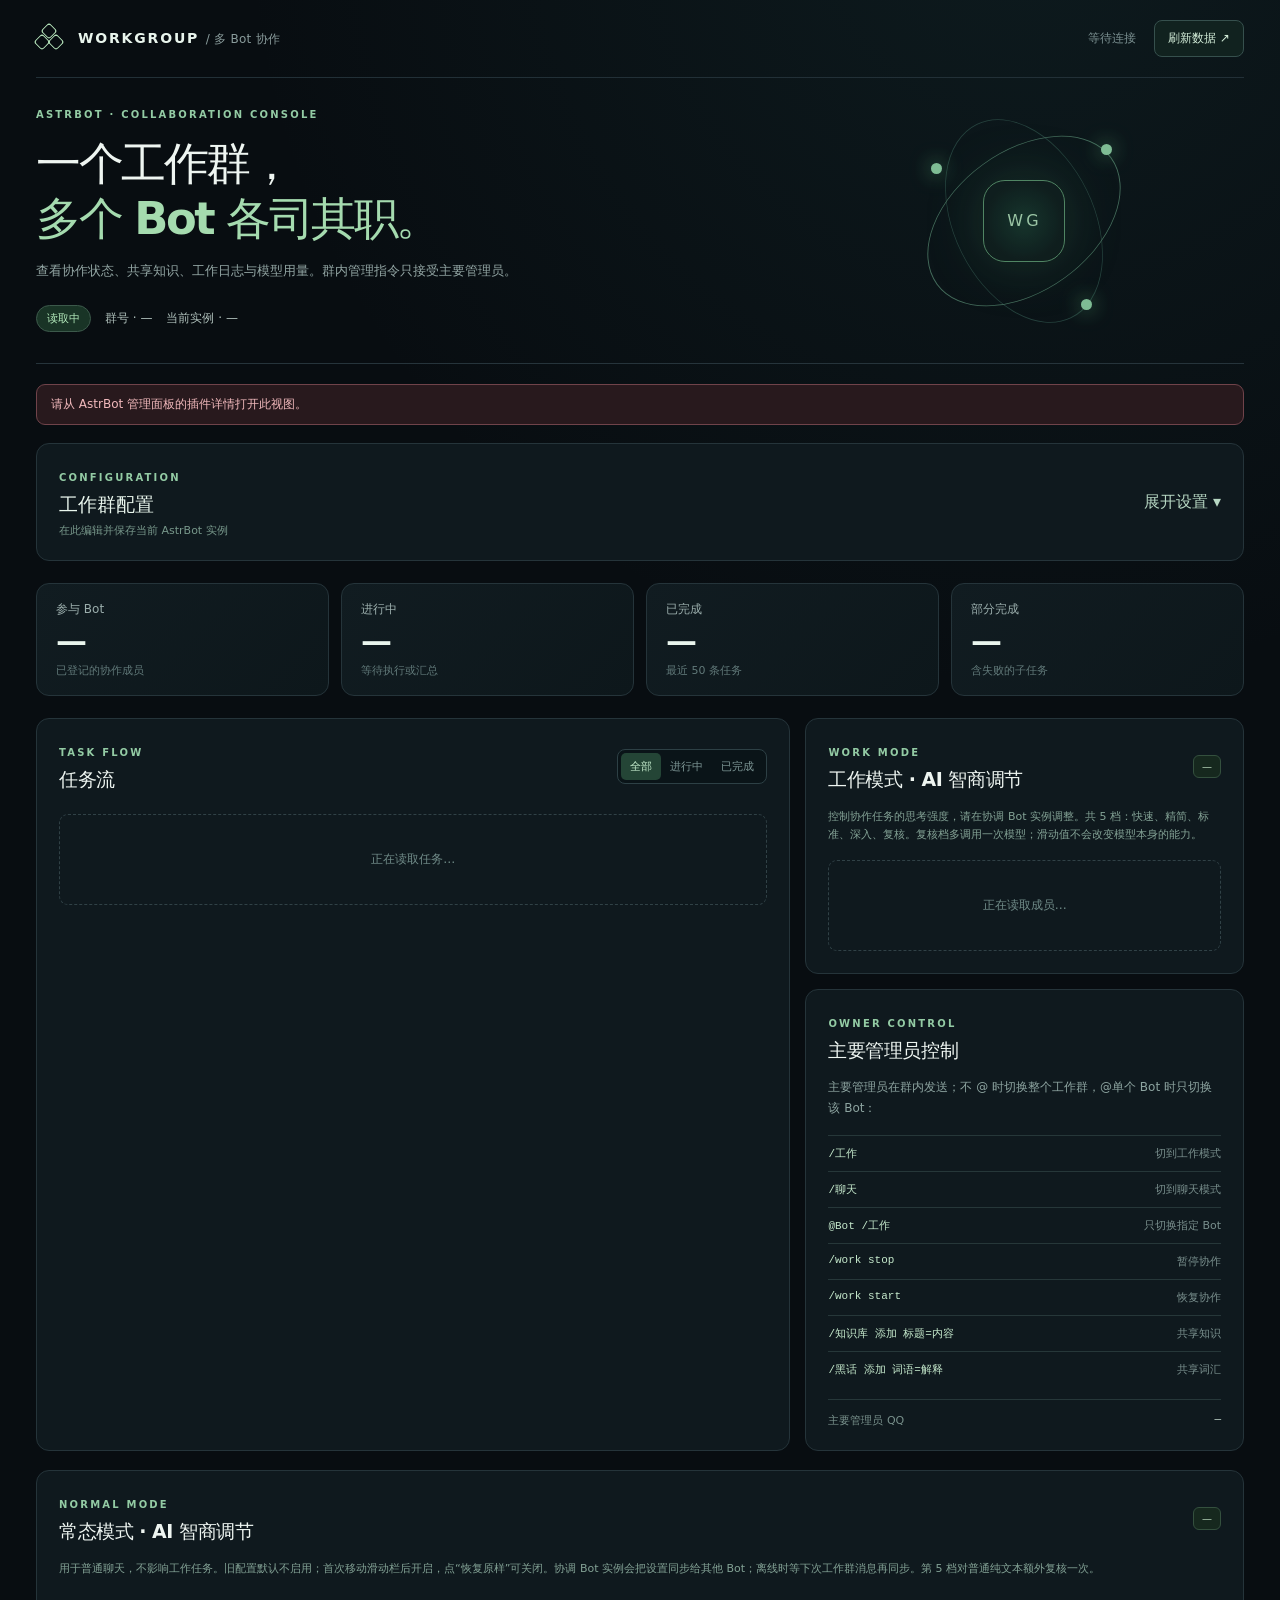
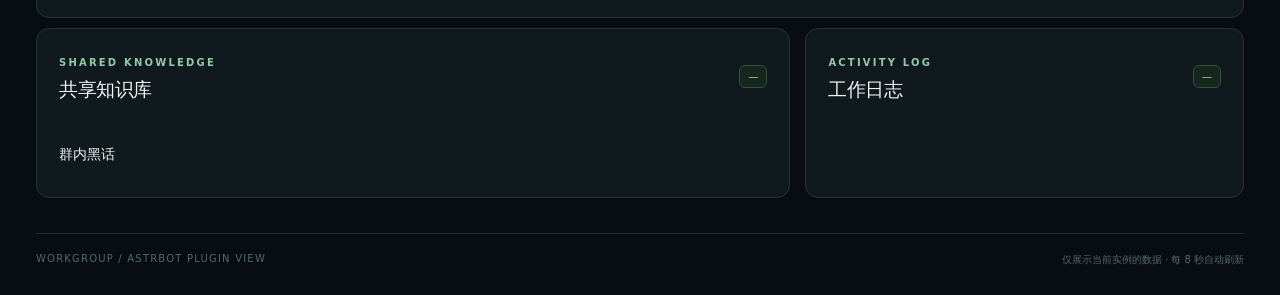
==== views/workgroup/index.html @ c7f45589 "添加工作群可视化面板" ====
<!doctype html>
<html lang="zh-CN">
<head>
  <meta charset="utf-8">
  <meta name="viewport" content="width=device-width, initial-scale=1">
  <meta name="color-scheme" content="dark">
  <title>工作群控制台</title>
  <link rel="stylesheet" href="./style.css">
  <script src="./app.js" defer></script>
</head>
<body>
  <div class="shell">
    <header class="topbar">
      <div class="brand"><span class="brand-mark" aria-hidden="true"><i></i><i></i><i></i></span><span>WORKGROUP <small>/ 多 Bot 协作</small></span></div>
      <div class="top-actions"><span id="updated" class="muted">等待连接</span><button id="refresh" type="button">刷新数据 <span aria-hidden="true">↗</span></button></div>
    </header>

    <main>
      <section class="hero">
        <div class="hero-copy">
          <div class="eyebrow">ASTRBOT · COLLABORATION CONSOLE</div>
          <h1>一个工作群，<br><em>多个 Bot 各司其职。</em></h1>
          <p>查看协作状态、共享知识、工作日志与模型用量。群内管理指令只接受主要管理员。</p>
          <div class="hero-meta"><span id="status-pill" class="pill">读取中</span><span id="group-meta">群号 · —</span><span id="self-meta">当前实例 · —</span></div>
        </div>
        <div class="orbit" aria-hidden="true"><span class="orbit-ring orbit-ring-a"></span><span class="orbit-ring orbit-ring-b"></span><span class="orbit-core">WG</span><span class="orbit-node node-a"></span><span class="orbit-node node-b"></span><span class="orbit-node node-c"></span></div>
      </section>

      <div id="notice" class="notice" role="status">正在连接 AstrBot 插件视图…</div>

      <details id="settings-panel" class="panel settings-panel">
        <summary><span><span class="eyebrow">CONFIGURATION</span><strong>工作群配置</strong><small>在此编辑并保存当前 AstrBot 实例</small></span><span>展开设置 ▾</span></summary>
        <form id="settings-form" autocomplete="off">
          <div class="settings-grid">
            <label>工作群 QQ 群号<input name="work_group_id" inputmode="numeric" placeholder="例如 123456789"></label>
            <label>主要管理员 QQ 号<input name="owner_qq_id" inputmode="numeric"></label>
            <label>协调 Bot QQ 号<input name="coordinator_bot_id" inputmode="numeric"></label>
            <label>允许加入的 Bot QQ 号<input name="bot_ids" placeholder="逗号分隔；留空则凭密钥加入"><small>仅自动发现模式使用。</small></label>
            <label>共享密钥<input name="protocol_secret" type="password" autocomplete="new-password" placeholder="至少 16 个字符"><small id="secret-state">留空保持已有密钥；多个实例须填写相同密钥。</small></label>
            <label>回复范围<select name="proactive_mode"><option value="off">关闭主动回复</option><option value="mention_only">仅被唤醒</option><option value="relevant">识别工作任务</option><option value="always">所有消息</option></select></label>
            <label>内部消息通道<select name="transport_mode"><option value="local">本机后台（群内隐藏）</option><option value="auto">自动兼容旧版</option><option value="group">群消息（可见）</option></select><small>三个同机实例都选“本机后台”。</small></label>
            <label>后台共享目录<input name="local_channel_dir" placeholder="留空自动使用 AstrBot Launcher 共用目录"><small>跨设备或非 Launcher 安装时，请在各实例填写同一个可访问目录。</small></label>
            <label>子任务超时（秒）<input name="task_timeout_sec" type="number" min="20" max="900" step="1"></label>
            <label>最多尝试次数<input name="max_attempts" type="number" min="1" max="5" step="1"></label>
            <label class="settings-wide">Bot 能力表 JSON<textarea name="bot_roster" rows="6" spellcheck="false" placeholder="{}"></textarea><small>填 {} 自动发现并参考公开榜单；手动填写时请在所有实例使用相同内容。</small></label>
            <label class="settings-wide">任务记录路径<input name="task_store" placeholder="留空使用 AstrBot 默认路径"><small>修改路径后需重载当前插件才能切换存储位置。</small></label>
            <label class="check"><input name="discussion_enabled" type="checkbox">任务开始前让 Bot 讨论分工</label>
            <label class="check"><input name="share_task_knowledge" type="checkbox">自动共享已完成的任务结论</label>
          </div>
          <div class="settings-actions"><span id="settings-feedback" role="status">每个 AstrBot 实例分别保存一次。</span><button id="save-settings" type="submit">保存并应用</button></div>
        </form>
      </details>

      <section class="stats" aria-label="任务统计">
        <article class="stat"><span>参与 Bot</span><strong id="bot-count">—</strong><small>已登记的协作成员</small></article>
        <article class="stat"><span>进行中</span><strong id="running-count">—</strong><small>等待执行或汇总</small></article>
        <article class="stat"><span>已完成</span><strong id="done-count">—</strong><small>最近 50 条任务</small></article>
        <article class="stat"><span>部分完成</span><strong id="partial-count">—</strong><small>含失败的子任务</small></article>
      </section>

      <div class="grid">
        <section class="panel task-panel">
          <div class="section-head"><div><span class="eyebrow">TASK FLOW</span><h2>任务流</h2></div><div class="filters" role="group" aria-label="筛选任务"><button type="button" data-filter="all" class="active">全部</button><button type="button" data-filter="running">进行中</button><button type="button" data-filter="done">已完成</button></div></div>
          <div id="tasks" class="task-list"><div class="empty">正在读取任务…</div></div>
        </section>
        <aside class="side">
          <section class="panel roster-panel"><div class="section-head"><div><span class="eyebrow">WORK MODE</span><h2>工作模式 · AI 智商调节</h2></div><span id="mode" class="minor-tag">—</span></div><p class="roster-note">控制协作任务的思考强度，请在协调 Bot 实例调整。共 5 档：快速、精简、标准、深入、复核。复核档多调用一次模型；滑动值不会改变模型本身的能力。</p><div id="bots" class="bot-list"><div class="empty">正在读取成员…</div></div></section>
          <section class="panel control-panel"><span class="eyebrow">OWNER CONTROL</span><h2>主要管理员控制</h2><p>主要管理员在群内发送；不 @ 时切换整个工作群，@单个 Bot 时只切换该 Bot：</p><div class="command"><code>/工作</code><span>切到工作模式</span></div><div class="command"><code>/聊天</code><span>切到聊天模式</span></div><div class="command"><code>@Bot /工作</code><span>只切换指定 Bot</span></div><div class="command"><code>/work stop</code><span>暂停协作</span></div><div class="command"><code>/work start</code><span>恢复协作</span></div><div class="command"><code>/知识库 添加 标题=内容</code><span>共享知识</span></div><div class="command"><code>/黑话 添加 词语=解释</code><span>共享词汇</span></div><div class="owner">主要管理员 QQ <strong id="owner-id">—</strong></div></section>
        </aside>
      </div>
      <section class="panel normal-panel"><div class="section-head"><div><span class="eyebrow">NORMAL MODE</span><h2>常态模式 · AI 智商调节</h2></div><span id="normal-review-count" class="minor-tag">—</span></div><p class="roster-note">用于普通聊天，不影响工作任务。旧配置默认不启用；首次移动滑动栏后开启，点“恢复原样”可关闭。协调 Bot 实例会把设置同步给其他 Bot；离线时等下次工作群消息再同步。第 5 档对普通纯文本额外复核一次。</p><div id="normal-bots" class="normal-bot-grid"></div></section>
      <div class="grid details-grid">
        <section class="panel"><div class="section-head"><div><span class="eyebrow">SHARED KNOWLEDGE</span><h2>共享知识库</h2></div><span id="knowledge-count" class="minor-tag">—</span></div><div id="knowledge" class="detail-list"></div><h3 class="subheading">群内黑话</h3><div id="glossary" class="detail-list"></div></section>
        <section class="panel"><div class="section-head"><div><span class="eyebrow">ACTIVITY LOG</span><h2>工作日志</h2></div><span id="log-count" class="minor-tag">—</span></div><div id="logs" class="detail-list"></div><p id="source-note" class="source-note"></p></section>
      </div>
    </main>
    <footer>WORKGROUP / ASTRBOT PLUGIN VIEW <span>仅展示当前实例的数据 · 每 8 秒自动刷新</span></footer>
  </div>
</body>
</html>
---- views/workgroup/style.css ----
:root{font-family:Inter,"Noto Sans SC","Microsoft YaHei",system-ui,sans-serif;color:#eef5f1;background:#080d11;font-synthesis:none}*{box-sizing:border-box}body{margin:0;min-width:320px;background:radial-gradient(circle at 80% -5%,rgba(43,103,104,.15),transparent 35%),#080d11}button{font:inherit;cursor:pointer}button:focus-visible{outline:2px solid #9cdbad;outline-offset:3px}.shell{max-width:1540px;margin:auto;padding:0 36px}.topbar{height:78px;display:flex;align-items:center;justify-content:space-between;border-bottom:1px solid #223037}.brand{display:flex;align-items:center;gap:14px;color:#e9f5ed;font-size:14px;font-weight:750;letter-spacing:.13em}.brand small{font-size:12px;font-weight:500;letter-spacing:.02em;color:#899b9b}.brand-mark{position:relative;width:28px;height:27px;display:block}.brand-mark i{position:absolute;width:12px;height:12px;border:1.7px solid #c0f1c5;border-radius:3px;transform:rotate(45deg)}.brand-mark i:nth-child(1){left:7px;top:0}.brand-mark i:nth-child(2){left:0;top:11px}.brand-mark i:nth-child(3){left:14px;top:11px}.top-actions{display:flex;align-items:center;gap:18px}.muted{color:#7b9091;font-size:12px}.top-actions button{border:1px solid #36504d;background:#11221f;color:#d5efda;border-radius:8px;padding:9px 13px;font-size:12px}.top-actions button:hover{background:#19352d}.hero{position:relative;min-height:286px;display:flex;align-items:center;justify-content:space-between;overflow:hidden;border-bottom:1px solid #26343b}.hero:before{content:"";position:absolute;inset:0;background:linear-gradient(90deg,transparent 57%,rgba(111,186,135,.035) 57.1%,transparent 57.2%);background-size:42px 42px;pointer-events:none}.hero-copy{position:relative;z-index:1;padding:30px 0}.eyebrow{color:#93cba4;font-size:10px;font-weight:750;letter-spacing:.22em}.hero h1{font-size:clamp(27px,3.5vw,46px);line-height:1.22;letter-spacing:-.055em;margin:17px 0 13px}.hero h1 em{font-style:normal;color:#a5dbaf}.hero p{max-width:580px;color:#92a5a3;line-height:1.75;font-size:13px}.hero-meta{display:flex;gap:14px;flex-wrap:wrap;align-items:center;margin-top:22px;color:#afc0bb;font-size:12px}.pill{border:1px solid #3c594b;background:#193426;color:#b4ebbc;border-radius:99px;padding:5px 10px;font-size:11px}.pill.paused{background:#3b2a1a;border-color:#7f5a31;color:#edc18d}.pill.off{background:#2a3035;border-color:#465057;color:#aeb8bf}.orbit{position:relative;width:270px;height:270px;flex:none;margin-right:7%;opacity:.84}.orbit-ring{position:absolute;border:1px solid #2b4b45;border-radius:50%;inset:27px;transform:rotate(-26deg) scaleX(.65)}.orbit-ring-b{border-color:#507e69;transform:rotate(54deg) scaleX(.65)}.orbit-core{position:absolute;inset:94px;border:1px solid #5e9b72;border-radius:22px;display:grid;place-items:center;color:#b6e6bf;letter-spacing:.2em;background:radial-gradient(circle,#193c31,#10201f 70%);box-shadow:0 0 55px #4dac7242}.orbit-node{position:absolute;width:11px;height:11px;border-radius:50%;background:#95dcac;box-shadow:0 0 20px #65be80}.node-a{left:42px;top:77px}.node-b{right:47px;top:58px}.node-c{right:67px;bottom:46px}.notice{margin:20px 0 0;padding:11px 14px;border:1px solid #354844;border-radius:9px;background:#10201e;color:#b8d0c4;font-size:12px}.notice.error{border-color:#70434a;background:#28191d;color:#f1b9bc}.notice.ok{display:none}.stats{display:grid;grid-template-columns:repeat(4,1fr);gap:12px;margin:22px 0}.stat{min-height:110px;border:1px solid #25343a;background:linear-gradient(135deg,#111c21,#0d171b);border-radius:13px;padding:17px 19px;display:flex;flex-direction:column}.stat span{color:#9cafad;font-size:12px}.stat strong{font-size:31px;font-weight:650;line-height:1.45;color:#e9f5ed}.stat small{color:#617979;font-size:11px}.grid{display:grid;grid-template-columns:minmax(0,1.72fr) minmax(280px,1fr);gap:15px;margin-bottom:35px}.side{display:grid;gap:15px;align-content:start}.panel{border:1px solid #25343a;background:#0f191e;border-radius:13px;padding:22px}.section-head{display:flex;align-items:center;justify-content:space-between;gap:15px;margin-bottom:21px}.section-head h2,.control-panel h2{font-size:19px;font-weight:650;letter-spacing:-.025em;margin:7px 0 0}.filters{display:flex;border:1px solid #2d4045;background:#0a1418;border-radius:8px;padding:3px}.filters button{background:transparent;border:0;color:#7d9695;font-size:11px;padding:6px 9px;border-radius:5px}.filters button.active{background:#244536;color:#c3eacb}.task-list{display:grid;gap:11px}.task{border:1px solid #26383c;border-radius:10px;padding:17px 18px;background:#101d21}.task-top{display:flex;align-items:flex-start;justify-content:space-between;gap:12px}.task-id{font-size:10px;color:#72aa8c;font-family:ui-monospace,Consolas,monospace;letter-spacing:.04em}.task h3{font-size:15px;line-height:1.5;font-weight:600;margin:7px 0 11px}.task-time{font-size:11px;color:#607878}.status{border-radius:99px;padding:4px 8px;font-size:10px;white-space:nowrap;background:#263d34;color:#a9dcbc}.status.partial{background:#463422;color:#f0c18b}.status.running{background:#203e45;color:#92cddb}.steps{display:grid;gap:8px}.step{display:flex;align-items:flex-start;gap:9px;border-top:1px solid #223238;padding-top:8px;color:#98b1ac;font-size:12px;line-height:1.5}.step-dot{width:7px;height:7px;border-radius:50%;background:#78b888;margin-top:5px;flex:none}.step-dot.running{background:#69bfd1}.step-dot.failed{background:#dfa46e}.step-result{display:block;color:#6f8884;font-size:11px;margin-top:4px;white-space:pre-wrap}.empty{border:1px dashed #304146;border-radius:9px;padding:36px 12px;text-align:center;color:#718c89;font-size:12px}.minor-tag{color:#b2d0b5;border:1px solid #34503e;background:#16281e;border-radius:6px;padding:5px 8px;font-size:10px}.bot-list{display:grid;gap:10px}.bot{padding:14px;border:1px solid #293c3c;background:#111f21;border-radius:9px}.bot-head{display:flex;justify-content:space-between;align-items:center;gap:8px}.bot-name{font-size:13px;font-weight:650}.bot-id{font-family:ui-monospace,Consolas,monospace;color:#738f89;font-size:10px}.bot-role{font-size:10px;color:#a5d9b3}.skills{display:flex;gap:5px;flex-wrap:wrap;margin-top:10px}.skill{font-size:10px;border:1px solid #345248;background:#1a3328;color:#b7d9bd;border-radius:5px;padding:3px 6px}.skill.weak{border-color:#4a3b35;background:#30231f;color:#c2a79b}.control-panel p{font-size:12px;line-height:1.7;color:#8da4a0;margin:13px 0 17px}.command{display:flex;justify-content:space-between;gap:8px;border-top:1px solid #263739;padding:10px 0;color:#798f8d;font-size:11px}.command code{font-family:ui-monospace,Consolas,monospace;color:#c5e9cc;font-size:11px}.owner{margin-top:12px;padding-top:13px;border-top:1px solid #263739;color:#79918c;font-size:11px}.owner strong{float:right;color:#c6dad0;font-family:ui-monospace,Consolas,monospace;font-weight:500}footer{border-top:1px solid #1f3034;padding:19px 0 28px;display:flex;justify-content:space-between;gap:10px;color:#52696b;font-size:10px;letter-spacing:.12em}footer span{letter-spacing:0}@media(max-width:900px){.grid{grid-template-columns:1fr}.orbit{margin-right:-70px;opacity:.4}.stats{grid-template-columns:repeat(2,1fr)}}@media(max-width:600px){.shell{padding:0 17px}.topbar{height:67px}.brand small,.top-actions .muted{display:none}.hero{min-height:265px}.orbit{position:absolute;right:-92px;top:18px}.hero h1{font-size:30px}.hero p{max-width:90%}.stats{gap:8px}.stat{min-height:100px;padding:13px}.panel{padding:17px}.section-head{align-items:flex-start;flex-direction:column}.filters{width:100%;justify-content:space-around}footer span{display:none}}
.details-grid{margin-top:-18px}.detail-list{display:grid;gap:8px;max-height:440px;overflow:auto}.detail-item,.log-item,.glossary-item{padding:10px 12px;border:1px solid #273a3d;border-radius:8px;background:#101e21;color:#a9c4ba;font-size:12px;line-height:1.6}.detail-item strong{display:block;color:#e5f2ea}.detail-item p{margin:5px 0;white-space:pre-wrap;overflow-wrap:anywhere}.detail-item small{color:#6e9186}.log-item{font-family:ui-monospace,Consolas,monospace;overflow-wrap:anywhere}.subheading{font-size:14px;margin:22px 0 11px}.source-note,.bot-extra{color:#78968f;font-size:11px;line-height:1.55;margin-top:7px;overflow-wrap:anywhere}
.settings-panel{margin-top:18px}.settings-panel summary{display:flex;align-items:center;justify-content:space-between;gap:16px;cursor:pointer;list-style:none;color:#b7d7c3}.settings-panel summary::-webkit-details-marker{display:none}.settings-panel summary strong{display:block;color:#eaf7ee;font-size:19px;margin-top:7px}.settings-panel summary small{display:block;color:#78988b;font-size:11px;margin-top:5px}.settings-grid{display:grid;grid-template-columns:repeat(2,minmax(0,1fr));gap:16px 20px;margin-top:22px;padding-top:20px;border-top:1px solid #294039}.settings-grid label{display:flex;flex-direction:column;gap:7px;color:#bdd4c8;font-size:12px}.settings-grid label small{color:#7e9a8d;line-height:1.4}.settings-grid input,.settings-grid textarea,.settings-grid select{width:100%;min-height:39px;border:1px solid #3a5548;border-radius:7px;background:#0b1718;color:#ecf6ef;padding:9px 10px;font:inherit;font-size:12px}.settings-grid textarea{resize:vertical;min-height:130px;font-family:ui-monospace,Consolas,monospace}.settings-grid input:focus,.settings-grid textarea:focus,.settings-grid select:focus{outline:2px solid #70b88a;outline-offset:1px}.settings-wide{grid-column:1/-1}.settings-grid .check{flex-direction:row;align-items:center;gap:9px}.settings-grid .check input{width:16px;min-height:16px;height:16px;accent-color:#7fcc94}.settings-actions{display:flex;justify-content:space-between;align-items:center;gap:16px;margin-top:22px;color:#91aa9b;font-size:12px}.settings-actions button{border:1px solid #5b9e72;background:#205936;color:#eaf9eb;border-radius:8px;padding:10px 18px;font-weight:650}.settings-actions button:disabled{opacity:.5;cursor:wait}@media(max-width:700px){.settings-grid{grid-template-columns:1fr}.settings-actions{align-items:stretch;flex-direction:column}.settings-actions button{width:100%}}
.roster-note{margin:-6px 0 17px;color:#83a295;font-size:11px;line-height:1.6}.effort-control{margin-top:13px;padding-top:12px;border-top:1px solid #2d433c}.effort-heading{display:flex;align-items:center;justify-content:space-between;gap:8px;color:#bbd5c2;font-size:11px}.effort-heading output{color:#a8e4b6;font-family:ui-monospace,Consolas,monospace}.effort-slider{display:block;width:100%;margin:12px 0 5px;accent-color:#8bd6a0;cursor:pointer}.effort-feedback{color:#78998a;font-size:10px}
.normal-panel{margin-top:-16px;margin-bottom:28px}.normal-bot-grid{display:grid;grid-template-columns:repeat(auto-fit,minmax(240px,1fr));gap:11px}.normal-bot-grid .bot{min-height:150px}.effort-reset{margin-top:7px;border:1px solid #496258;background:#172922;color:#aed4bb;border-radius:6px;padding:5px 9px;font-size:10px}.effort-reset:hover{background:#224333}@media(max-width:700px){.normal-panel{margin-top:0}}
.effort-marks{display:flex;justify-content:space-between;gap:2px;color:#68897a;font-size:9px;margin-bottom:7px}.effort-marks span{white-space:nowrap}
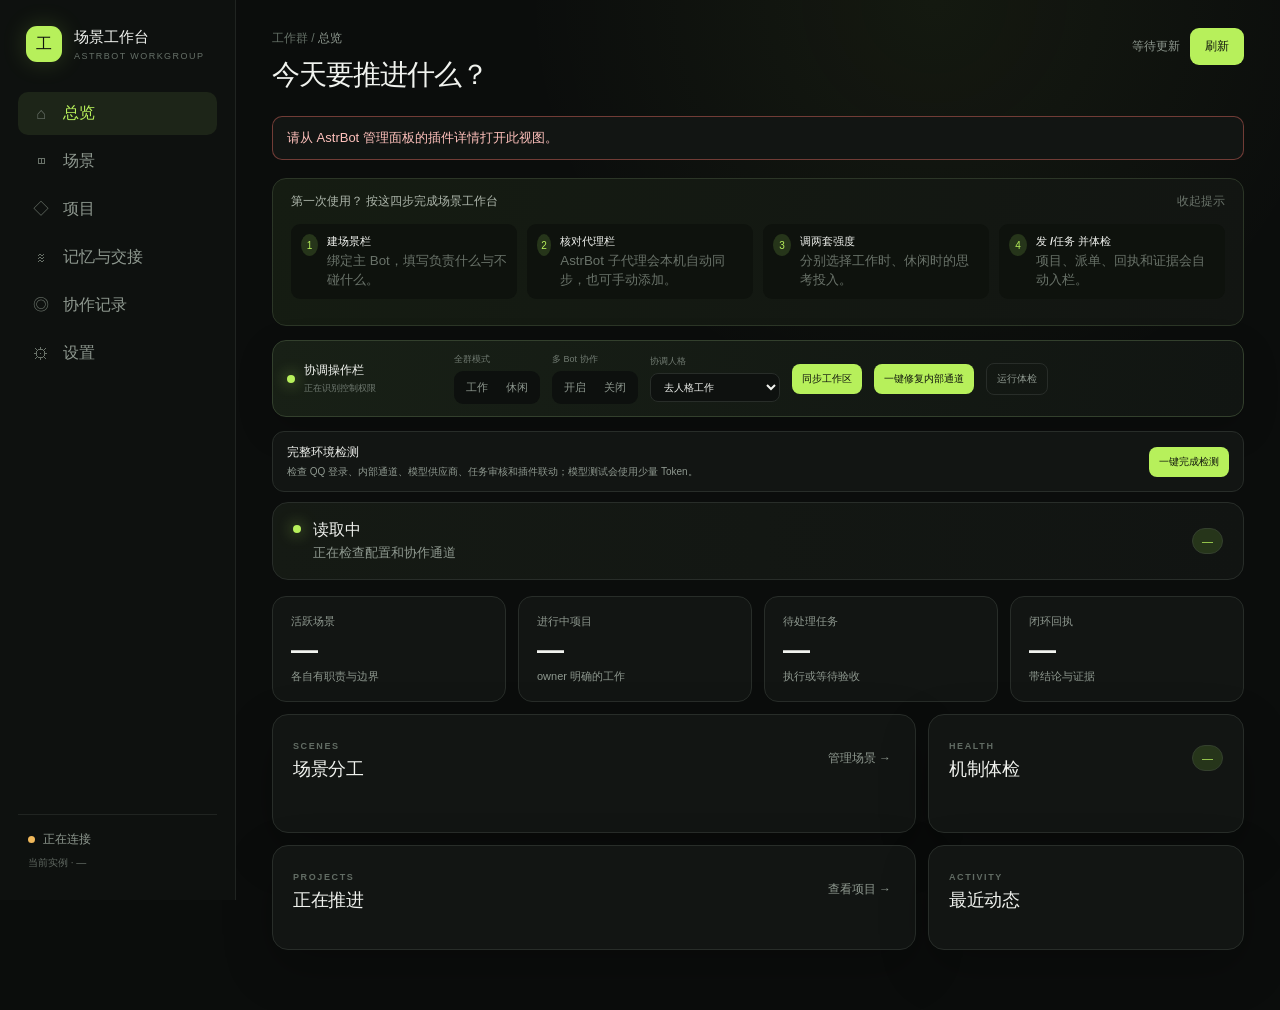
==== commit 09453099: "release: multi-bot workbench v1.2.1" ====
--- a/views/workgroup/index.html
+++ b/views/workgroup/index.html
@@ -4,77 +4,75 @@
   <meta charset="utf-8">
   <meta name="viewport" content="width=device-width, initial-scale=1">
   <meta name="color-scheme" content="dark">
-  <title>工作群控制台</title>
+  <title>场景工作台</title>
   <link rel="stylesheet" href="./style.css">
   <script src="./app.js" defer></script>
 </head>
 <body>
-  <div class="shell">
-    <header class="topbar">
-      <div class="brand"><span class="brand-mark" aria-hidden="true"><i></i><i></i><i></i></span><span>WORKGROUP <small>/ 多 Bot 协作</small></span></div>
-      <div class="top-actions"><span id="updated" class="muted">等待连接</span><button id="refresh" type="button">刷新数据 <span aria-hidden="true">↗</span></button></div>
-    </header>
+  <div class="app-shell">
+    <aside class="sidebar">
+      <div class="brand"><span class="brand-glyph">工</span><div><strong>场景工作台</strong><small>ASTRBOT WORKGROUP</small></div></div>
+      <nav aria-label="工作台导航">
+        <button class="nav-item active" data-view="overview"><span>⌂</span>总览</button>
+        <button class="nav-item" data-view="scenes"><span>◫</span>场景</button>
+        <button class="nav-item" data-view="projects"><span>◇</span>项目</button>
+        <button class="nav-item" data-view="memory"><span>≋</span>记忆与交接</button>
+        <button class="nav-item" data-view="collaboration"><span>◎</span>协作记录</button>
+        <button class="nav-item" data-view="settings"><span>⚙</span>设置</button>
+      </nav>
+      <div class="sidebar-foot"><div><span id="connection-dot" class="dot"></span><span id="connection-text">正在连接</span></div><small id="instance-label">当前实例 · —</small></div>
+    </aside>
+    <main class="main">
+      <header class="topbar">
+        <div><span class="crumb">工作群 / <b id="view-title">总览</b></span><h1 id="page-title">今天要推进什么？</h1></div>
+        <div class="top-actions"><span id="updated">等待更新</span><button id="refresh">刷新</button></div>
+      </header>
+      <div id="notice" class="notice">正在读取工作台…</div>
 
-    <main>
-      <section class="hero">
-        <div class="hero-copy">
-          <div class="eyebrow">ASTRBOT · COLLABORATION CONSOLE</div>
-          <h1>一个工作群，<br><em>多个 Bot 各司其职。</em></h1>
-          <p>查看协作状态、共享知识、工作日志与模型用量。群内管理指令只接受主要管理员。</p>
-          <div class="hero-meta"><span id="status-pill" class="pill">读取中</span><span id="group-meta">群号 · —</span><span id="self-meta">当前实例 · —</span></div>
+      <section class="view active" data-page="overview">
+        <details class="usage-guide" open><summary><span><b>第一次使用？</b> 按这四步完成场景工作台</span><span>收起提示</span></summary><div class="guide-steps"><div><i>1</i><span><b>建场景栏</b><small>绑定主 Bot，填写负责什么与不碰什么。</small></span></div><div><i>2</i><span><b>核对代理栏</b><small>AstrBot 子代理会本机自动同步，也可手动添加。</small></span></div><div><i>3</i><span><b>调两套强度</b><small>分别选择工作时、休闲时的思考投入。</small></span></div><div><i>4</i><span><b>发 /任务 并体检</b><small>项目、派单、回执和证据会自动入栏。</small></span></div></div><div id="integration-status" class="integration-status"></div></details>
+        <section class="control-dock"><div class="control-title"><span class="pulse"></span><div><b>协调操作栏</b><small id="control-role-note">正在识别控制权限</small></div></div><div class="control-group"><span>全群模式</span><div class="segmented"><button id="control-mode-work">工作</button><button id="control-mode-chat">休闲</button></div></div><div class="control-group"><span>多 Bot 协作</span><div class="segmented"><button id="control-collab-on">开启</button><button id="control-collab-off">关闭</button></div></div><div class="control-group"><span>协调人格</span><select id="control-persona"><option value="clean">去人格工作</option><option value="preserve">保留人格工作</option></select></div><button id="control-sync" class="dock-button">同步工作区</button><button id="channel-repair" class="dock-button">一键修复内部通道</button><button id="health-run" class="dock-button ghost">运行体检</button></section>
+        <section class="diagnostic-panel"><div><b>完整环境检测</b><small>检查 QQ 登录、内部通道、模型供应商、任务审核和插件联动；模型测试会使用少量 Token。</small></div><button id="diagnostics-run" class="dock-button">一键完成检测</button></section><div id="diagnostic-results" class="diagnostic-results"></div>
+        <div class="status-strip"><div><span class="pulse"></span><strong id="system-status">读取中</strong><small id="system-detail">正在检查配置和协作通道</small></div><div class="mode-chip" id="mode-chip">—</div></div>
+        <div class="metric-grid">
+          <article><span>活跃场景</span><strong id="metric-scenes">—</strong><small>各自有职责与边界</small></article>
+          <article><span>进行中项目</span><strong id="metric-projects">—</strong><small>owner 明确的工作</small></article>
+          <article><span>待处理任务</span><strong id="metric-running">—</strong><small>执行或等待验收</small></article>
+          <article><span>闭环回执</span><strong id="metric-receipts">—</strong><small>带结论与证据</small></article>
         </div>
-        <div class="orbit" aria-hidden="true"><span class="orbit-ring orbit-ring-a"></span><span class="orbit-ring orbit-ring-b"></span><span class="orbit-core">WG</span><span class="orbit-node node-a"></span><span class="orbit-node node-b"></span><span class="orbit-node node-c"></span></div>
+        <div class="dashboard-grid">
+          <section class="card span-2"><div class="card-head"><div><span class="kicker">SCENES</span><h2>场景分工</h2></div><button class="text-button" data-go="scenes">管理场景 →</button></div><div id="scene-preview" class="scene-grid"></div></section>
+          <section class="card health-card"><div class="card-head"><div><span class="kicker">HEALTH</span><h2>机制体检</h2></div><span id="health-badge" class="badge">—</span></div><div id="health-summary" class="health-summary"></div><div id="health-issues" class="issue-list"></div></section>
+          <section class="card span-2"><div class="card-head"><div><span class="kicker">PROJECTS</span><h2>正在推进</h2></div><button class="text-button" data-go="projects">查看项目 →</button></div><div id="project-preview" class="project-list"></div></section>
+          <section class="card"><div class="card-head"><div><span class="kicker">ACTIVITY</span><h2>最近动态</h2></div></div><div id="audit-preview" class="timeline"></div></section>
+        </div>
       </section>
 
-      <div id="notice" class="notice" role="status">正在连接 AstrBot 插件视图…</div>
+      <section class="view" data-page="scenes"><div class="page-actions"><p>一个 Bot 对应一个工作场景。职责、边界和口吻都在这里维护。</p><button id="new-scene">＋ 新建场景</button></div><div id="scene-list" class="scene-grid full"></div></section>
 
-      <details id="settings-panel" class="panel settings-panel">
-        <summary><span><span class="eyebrow">CONFIGURATION</span><strong>工作群配置</strong><small>在此编辑并保存当前 AstrBot 实例</small></span><span>展开设置 ▾</span></summary>
-        <form id="settings-form" autocomplete="off">
-          <div class="settings-grid">
-            <label>工作群 QQ 群号<input name="work_group_id" inputmode="numeric" placeholder="例如 123456789"></label>
-            <label>主要管理员 QQ 号<input name="owner_qq_id" inputmode="numeric"></label>
-            <label>协调 Bot QQ 号<input name="coordinator_bot_id" inputmode="numeric"></label>
-            <label>允许加入的 Bot QQ 号<input name="bot_ids" placeholder="逗号分隔；留空则凭密钥加入"><small>仅自动发现模式使用。</small></label>
-            <label>共享密钥<input name="protocol_secret" type="password" autocomplete="new-password" placeholder="至少 16 个字符"><small id="secret-state">留空保持已有密钥；多个实例须填写相同密钥。</small></label>
-            <label>回复范围<select name="proactive_mode"><option value="off">关闭主动回复</option><option value="mention_only">仅被唤醒</option><option value="relevant">识别工作任务</option><option value="always">所有消息</option></select></label>
-            <label>内部消息通道<select name="transport_mode"><option value="local">本机后台（群内隐藏）</option><option value="auto">自动兼容旧版</option><option value="group">群消息（可见）</option></select><small>三个同机实例都选“本机后台”。</small></label>
-            <label>后台共享目录<input name="local_channel_dir" placeholder="留空自动使用 AstrBot Launcher 共用目录"><small>跨设备或非 Launcher 安装时，请在各实例填写同一个可访问目录。</small></label>
-            <label>子任务超时（秒）<input name="task_timeout_sec" type="number" min="20" max="900" step="1"></label>
-            <label>最多尝试次数<input name="max_attempts" type="number" min="1" max="5" step="1"></label>
-            <label class="settings-wide">Bot 能力表 JSON<textarea name="bot_roster" rows="6" spellcheck="false" placeholder="{}"></textarea><small>填 {} 自动发现并参考公开榜单；手动填写时请在所有实例使用相同内容。</small></label>
-            <label class="settings-wide">任务记录路径<input name="task_store" placeholder="留空使用 AstrBot 默认路径"><small>修改路径后需重载当前插件才能切换存储位置。</small></label>
-            <label class="check"><input name="discussion_enabled" type="checkbox">任务开始前让 Bot 讨论分工</label>
-            <label class="check"><input name="share_task_knowledge" type="checkbox">自动共享已完成的任务结论</label>
-          </div>
-          <div class="settings-actions"><span id="settings-feedback" role="status">每个 AstrBot 实例分别保存一次。</span><button id="save-settings" type="submit">保存并应用</button></div>
-        </form>
-      </details>
+      <section class="view" data-page="projects"><div class="page-actions"><div class="segmented"><button class="active" data-project-filter="open">进行中</button><button data-project-filter="done">已完成</button><button data-project-filter="archived">归档</button><button data-project-filter="all">全部</button></div><button id="new-project">＋ 新建项目</button></div><div id="project-list" class="project-list full"></div></section>
 
-      <section class="stats" aria-label="任务统计">
-        <article class="stat"><span>参与 Bot</span><strong id="bot-count">—</strong><small>已登记的协作成员</small></article>
-        <article class="stat"><span>进行中</span><strong id="running-count">—</strong><small>等待执行或汇总</small></article>
-        <article class="stat"><span>已完成</span><strong id="done-count">—</strong><small>最近 50 条任务</small></article>
-        <article class="stat"><span>部分完成</span><strong id="partial-count">—</strong><small>含失败的子任务</small></article>
+      <section class="view" data-page="memory"><div class="page-intro"><span class="kicker">MEMORY IN FILES</span><h2>记忆不押在聊天记录里</h2><p>每个场景保留一份短交接：当前项目、关键变化、下一步和卡点。交接控制在 4 KB 内。</p></div><div id="memory-list" class="memory-grid"></div></section>
+
+      <section class="view" data-page="collaboration">
+        <div class="metric-grid compact"><article><span>登记 Bot</span><strong id="collab-bots">—</strong></article><article><span>在线成员</span><strong id="collab-peers">—</strong></article><article><span>累计任务</span><strong id="collab-tasks">—</strong></article><article><span>Token 调用</span><strong id="collab-calls">—</strong></article></div>
+        <div class="dashboard-grid two"><section class="card"><div class="card-head"><div><span class="kicker">TASK FLOW</span><h2>任务与子任务</h2></div></div><div id="task-list" class="task-list"></div></section><section class="card"><div class="card-head"><div><span class="kicker">RECEIPTS</span><h2>回执台账</h2></div></div><div id="receipt-list" class="receipt-list"></div></section><section class="card"><div class="card-head"><div><span class="kicker">KNOWLEDGE</span><h2>共享知识</h2></div></div><div id="knowledge-list" class="plain-list"></div></section><section class="card"><div class="card-head"><div><span class="kicker">LOGS</span><h2>运行日志</h2></div></div><div id="log-list" class="plain-list logs"></div></section></div>
       </section>
 
-      <div class="grid">
-        <section class="panel task-panel">
-          <div class="section-head"><div><span class="eyebrow">TASK FLOW</span><h2>任务流</h2></div><div class="filters" role="group" aria-label="筛选任务"><button type="button" data-filter="all" class="active">全部</button><button type="button" data-filter="running">进行中</button><button type="button" data-filter="done">已完成</button></div></div>
-          <div id="tasks" class="task-list"><div class="empty">正在读取任务…</div></div>
-        </section>
-        <aside class="side">
-          <section class="panel roster-panel"><div class="section-head"><div><span class="eyebrow">WORK MODE</span><h2>工作模式 · AI 智商调节</h2></div><span id="mode" class="minor-tag">—</span></div><p class="roster-note">控制协作任务的思考强度，请在协调 Bot 实例调整。共 5 档：快速、精简、标准、深入、复核。复核档多调用一次模型；滑动值不会改变模型本身的能力。</p><div id="bots" class="bot-list"><div class="empty">正在读取成员…</div></div></section>
-          <section class="panel control-panel"><span class="eyebrow">OWNER CONTROL</span><h2>主要管理员控制</h2><p>主要管理员在群内发送；不 @ 时切换整个工作群，@单个 Bot 时只切换该 Bot：</p><div class="command"><code>/工作</code><span>切到工作模式</span></div><div class="command"><code>/聊天</code><span>切到聊天模式</span></div><div class="command"><code>@Bot /工作</code><span>只切换指定 Bot</span></div><div class="command"><code>/work stop</code><span>暂停协作</span></div><div class="command"><code>/work start</code><span>恢复协作</span></div><div class="command"><code>/知识库 添加 标题=内容</code><span>共享知识</span></div><div class="command"><code>/黑话 添加 词语=解释</code><span>共享词汇</span></div><div class="owner">主要管理员 QQ <strong id="owner-id">—</strong></div></section>
-        </aside>
-      </div>
-      <section class="panel normal-panel"><div class="section-head"><div><span class="eyebrow">NORMAL MODE</span><h2>常态模式 · AI 智商调节</h2></div><span id="normal-review-count" class="minor-tag">—</span></div><p class="roster-note">用于普通聊天，不影响工作任务。旧配置默认不启用；首次移动滑动栏后开启，点“恢复原样”可关闭。协调 Bot 实例会把设置同步给其他 Bot；离线时等下次工作群消息再同步。第 5 档对普通纯文本额外复核一次。</p><div id="normal-bots" class="normal-bot-grid"></div></section>
-      <div class="grid details-grid">
-        <section class="panel"><div class="section-head"><div><span class="eyebrow">SHARED KNOWLEDGE</span><h2>共享知识库</h2></div><span id="knowledge-count" class="minor-tag">—</span></div><div id="knowledge" class="detail-list"></div><h3 class="subheading">群内黑话</h3><div id="glossary" class="detail-list"></div></section>
-        <section class="panel"><div class="section-head"><div><span class="eyebrow">ACTIVITY LOG</span><h2>工作日志</h2></div><span id="log-count" class="minor-tag">—</span></div><div id="logs" class="detail-list"></div><p id="source-note" class="source-note"></p></section>
-      </div>
+      <section class="view" data-page="settings">
+        <section class="settings-card instance-card"><div class="card-head"><div><span class="kicker">INSTANCE CONTROL</span><h2>Bot 公开运行设置</h2><p>协调 Bot 可控制所有实例；成员只能修改自己。密钥、路径与私有交接不会同步。</p></div></div><div id="instance-settings-list" class="instance-settings-list"></div></section>
+        <form id="settings-form" class="settings-card" autocomplete="off">
+          <div class="card-head"><div><span class="kicker">PRIVATE CONNECTION</span><h2>当前实例的私有连接设置</h2><p>这里只保留连接、路径和密钥，避免与上方运行设置重复。</p></div><button id="save-settings" type="submit">保存并应用</button></div>
+          <div class="settings-grid">
+            <label>工作群 QQ 群号<input name="work_group_id" inputmode="numeric"></label><label>主要管理员 QQ 号<input name="owner_qq_id" inputmode="numeric"></label><label>协调 Bot QQ 号<input name="coordinator_bot_id" inputmode="numeric"></label><label>允许加入的 Bot<input name="bot_ids" placeholder="逗号分隔；可留空"></label>
+            <label>内部传输方式<select name="transport_mode"><option value="auto">自动内部通道（推荐）</option><option value="local">强制本机内部通道</option></select><small>WG 协议不会发送到 QQ 群。</small></label>
+            <label class="wide">本机共享通道目录<input name="local_channel_dir" placeholder="三个实例必须填写同一个绝对路径"><small>例如 C:\Users\用户名\Desktop\工作区\astrbot_workgroup_channel</small></label><label class="wide">工作站文件夹<input name="workstation_dir" placeholder="可选：只读取顶层文件名作为背景"></label>
+            <label class="wide">Bot 能力表 JSON<textarea name="bot_roster" rows="7" spellcheck="false">{}</textarea></label><label class="wide">任务记录路径<input name="task_store" placeholder="留空使用 AstrBot 默认路径"></label><label class="wide">共享密钥<input name="protocol_secret" type="password" autocomplete="new-password" placeholder="留空保持已有密钥"><small id="secret-state"></small></label>
+          </div><div id="settings-feedback" class="form-feedback">尚未保存。</div>
+        </form>
+      </section>
     </main>
-    <footer>WORKGROUP / ASTRBOT PLUGIN VIEW <span>仅展示当前实例的数据 · 每 8 秒自动刷新</span></footer>
   </div>
+  <dialog id="editor-dialog"><form id="editor-form" method="dialog"><div class="dialog-head"><div><span id="editor-kicker" class="kicker">EDIT</span><h2 id="editor-title">编辑</h2></div><button type="button" id="editor-close" class="icon-button">×</button></div><div id="editor-fields" class="editor-fields"></div><div class="dialog-actions"><span id="editor-feedback"></span><button type="button" id="editor-cancel" class="ghost">取消</button><button type="submit">保存</button></div></form></dialog>
 </body>
 </html>
--- a/views/workgroup/style.css
+++ b/views/workgroup/style.css
@@ -1,6 +1,7 @@
-:root{font-family:Inter,"Noto Sans SC","Microsoft YaHei",system-ui,sans-serif;color:#eef5f1;background:#080d11;font-synthesis:none}*{box-sizing:border-box}body{margin:0;min-width:320px;background:radial-gradient(circle at 80% -5%,rgba(43,103,104,.15),transparent 35%),#080d11}button{font:inherit;cursor:pointer}button:focus-visible{outline:2px solid #9cdbad;outline-offset:3px}.shell{max-width:1540px;margin:auto;padding:0 36px}.topbar{height:78px;display:flex;align-items:center;justify-content:space-between;border-bottom:1px solid #223037}.brand{display:flex;align-items:center;gap:14px;color:#e9f5ed;font-size:14px;font-weight:750;letter-spacing:.13em}.brand small{font-size:12px;font-weight:500;letter-spacing:.02em;color:#899b9b}.brand-mark{position:relative;width:28px;height:27px;display:block}.brand-mark i{position:absolute;width:12px;height:12px;border:1.7px solid #c0f1c5;border-radius:3px;transform:rotate(45deg)}.brand-mark i:nth-child(1){left:7px;top:0}.brand-mark i:nth-child(2){left:0;top:11px}.brand-mark i:nth-child(3){left:14px;top:11px}.top-actions{display:flex;align-items:center;gap:18px}.muted{color:#7b9091;font-size:12px}.top-actions button{border:1px solid #36504d;background:#11221f;color:#d5efda;border-radius:8px;padding:9px 13px;font-size:12px}.top-actions button:hover{background:#19352d}.hero{position:relative;min-height:286px;display:flex;align-items:center;justify-content:space-between;overflow:hidden;border-bottom:1px solid #26343b}.hero:before{content:"";position:absolute;inset:0;background:linear-gradient(90deg,transparent 57%,rgba(111,186,135,.035) 57.1%,transparent 57.2%);background-size:42px 42px;pointer-events:none}.hero-copy{position:relative;z-index:1;padding:30px 0}.eyebrow{color:#93cba4;font-size:10px;font-weight:750;letter-spacing:.22em}.hero h1{font-size:clamp(27px,3.5vw,46px);line-height:1.22;letter-spacing:-.055em;margin:17px 0 13px}.hero h1 em{font-style:normal;color:#a5dbaf}.hero p{max-width:580px;color:#92a5a3;line-height:1.75;font-size:13px}.hero-meta{display:flex;gap:14px;flex-wrap:wrap;align-items:center;margin-top:22px;color:#afc0bb;font-size:12px}.pill{border:1px solid #3c594b;background:#193426;color:#b4ebbc;border-radius:99px;padding:5px 10px;font-size:11px}.pill.paused{background:#3b2a1a;border-color:#7f5a31;color:#edc18d}.pill.off{background:#2a3035;border-color:#465057;color:#aeb8bf}.orbit{position:relative;width:270px;height:270px;flex:none;margin-right:7%;opacity:.84}.orbit-ring{position:absolute;border:1px solid #2b4b45;border-radius:50%;inset:27px;transform:rotate(-26deg) scaleX(.65)}.orbit-ring-b{border-color:#507e69;transform:rotate(54deg) scaleX(.65)}.orbit-core{position:absolute;inset:94px;border:1px solid #5e9b72;border-radius:22px;display:grid;place-items:center;color:#b6e6bf;letter-spacing:.2em;background:radial-gradient(circle,#193c31,#10201f 70%);box-shadow:0 0 55px #4dac7242}.orbit-node{position:absolute;width:11px;height:11px;border-radius:50%;background:#95dcac;box-shadow:0 0 20px #65be80}.node-a{left:42px;top:77px}.node-b{right:47px;top:58px}.node-c{right:67px;bottom:46px}.notice{margin:20px 0 0;padding:11px 14px;border:1px solid #354844;border-radius:9px;background:#10201e;color:#b8d0c4;font-size:12px}.notice.error{border-color:#70434a;background:#28191d;color:#f1b9bc}.notice.ok{display:none}.stats{display:grid;grid-template-columns:repeat(4,1fr);gap:12px;margin:22px 0}.stat{min-height:110px;border:1px solid #25343a;background:linear-gradient(135deg,#111c21,#0d171b);border-radius:13px;padding:17px 19px;display:flex;flex-direction:column}.stat span{color:#9cafad;font-size:12px}.stat strong{font-size:31px;font-weight:650;line-height:1.45;color:#e9f5ed}.stat small{color:#617979;font-size:11px}.grid{display:grid;grid-template-columns:minmax(0,1.72fr) minmax(280px,1fr);gap:15px;margin-bottom:35px}.side{display:grid;gap:15px;align-content:start}.panel{border:1px solid #25343a;background:#0f191e;border-radius:13px;padding:22px}.section-head{display:flex;align-items:center;justify-content:space-between;gap:15px;margin-bottom:21px}.section-head h2,.control-panel h2{font-size:19px;font-weight:650;letter-spacing:-.025em;margin:7px 0 0}.filters{display:flex;border:1px solid #2d4045;background:#0a1418;border-radius:8px;padding:3px}.filters button{background:transparent;border:0;color:#7d9695;font-size:11px;padding:6px 9px;border-radius:5px}.filters button.active{background:#244536;color:#c3eacb}.task-list{display:grid;gap:11px}.task{border:1px solid #26383c;border-radius:10px;padding:17px 18px;background:#101d21}.task-top{display:flex;align-items:flex-start;justify-content:space-between;gap:12px}.task-id{font-size:10px;color:#72aa8c;font-family:ui-monospace,Consolas,monospace;letter-spacing:.04em}.task h3{font-size:15px;line-height:1.5;font-weight:600;margin:7px 0 11px}.task-time{font-size:11px;color:#607878}.status{border-radius:99px;padding:4px 8px;font-size:10px;white-space:nowrap;background:#263d34;color:#a9dcbc}.status.partial{background:#463422;color:#f0c18b}.status.running{background:#203e45;color:#92cddb}.steps{display:grid;gap:8px}.step{display:flex;align-items:flex-start;gap:9px;border-top:1px solid #223238;padding-top:8px;color:#98b1ac;font-size:12px;line-height:1.5}.step-dot{width:7px;height:7px;border-radius:50%;background:#78b888;margin-top:5px;flex:none}.step-dot.running{background:#69bfd1}.step-dot.failed{background:#dfa46e}.step-result{display:block;color:#6f8884;font-size:11px;margin-top:4px;white-space:pre-wrap}.empty{border:1px dashed #304146;border-radius:9px;padding:36px 12px;text-align:center;color:#718c89;font-size:12px}.minor-tag{color:#b2d0b5;border:1px solid #34503e;background:#16281e;border-radius:6px;padding:5px 8px;font-size:10px}.bot-list{display:grid;gap:10px}.bot{padding:14px;border:1px solid #293c3c;background:#111f21;border-radius:9px}.bot-head{display:flex;justify-content:space-between;align-items:center;gap:8px}.bot-name{font-size:13px;font-weight:650}.bot-id{font-family:ui-monospace,Consolas,monospace;color:#738f89;font-size:10px}.bot-role{font-size:10px;color:#a5d9b3}.skills{display:flex;gap:5px;flex-wrap:wrap;margin-top:10px}.skill{font-size:10px;border:1px solid #345248;background:#1a3328;color:#b7d9bd;border-radius:5px;padding:3px 6px}.skill.weak{border-color:#4a3b35;background:#30231f;color:#c2a79b}.control-panel p{font-size:12px;line-height:1.7;color:#8da4a0;margin:13px 0 17px}.command{display:flex;justify-content:space-between;gap:8px;border-top:1px solid #263739;padding:10px 0;color:#798f8d;font-size:11px}.command code{font-family:ui-monospace,Consolas,monospace;color:#c5e9cc;font-size:11px}.owner{margin-top:12px;padding-top:13px;border-top:1px solid #263739;color:#79918c;font-size:11px}.owner strong{float:right;color:#c6dad0;font-family:ui-monospace,Consolas,monospace;font-weight:500}footer{border-top:1px solid #1f3034;padding:19px 0 28px;display:flex;justify-content:space-between;gap:10px;color:#52696b;font-size:10px;letter-spacing:.12em}footer span{letter-spacing:0}@media(max-width:900px){.grid{grid-template-columns:1fr}.orbit{margin-right:-70px;opacity:.4}.stats{grid-template-columns:repeat(2,1fr)}}@media(max-width:600px){.shell{padding:0 17px}.topbar{height:67px}.brand small,.top-actions .muted{display:none}.hero{min-height:265px}.orbit{position:absolute;right:-92px;top:18px}.hero h1{font-size:30px}.hero p{max-width:90%}.stats{gap:8px}.stat{min-height:100px;padding:13px}.panel{padding:17px}.section-head{align-items:flex-start;flex-direction:column}.filters{width:100%;justify-content:space-around}footer span{display:none}}
-.details-grid{margin-top:-18px}.detail-list{display:grid;gap:8px;max-height:440px;overflow:auto}.detail-item,.log-item,.glossary-item{padding:10px 12px;border:1px solid #273a3d;border-radius:8px;background:#101e21;color:#a9c4ba;font-size:12px;line-height:1.6}.detail-item strong{display:block;color:#e5f2ea}.detail-item p{margin:5px 0;white-space:pre-wrap;overflow-wrap:anywhere}.detail-item small{color:#6e9186}.log-item{font-family:ui-monospace,Consolas,monospace;overflow-wrap:anywhere}.subheading{font-size:14px;margin:22px 0 11px}.source-note,.bot-extra{color:#78968f;font-size:11px;line-height:1.55;margin-top:7px;overflow-wrap:anywhere}
-.settings-panel{margin-top:18px}.settings-panel summary{display:flex;align-items:center;justify-content:space-between;gap:16px;cursor:pointer;list-style:none;color:#b7d7c3}.settings-panel summary::-webkit-details-marker{display:none}.settings-panel summary strong{display:block;color:#eaf7ee;font-size:19px;margin-top:7px}.settings-panel summary small{display:block;color:#78988b;font-size:11px;margin-top:5px}.settings-grid{display:grid;grid-template-columns:repeat(2,minmax(0,1fr));gap:16px 20px;margin-top:22px;padding-top:20px;border-top:1px solid #294039}.settings-grid label{display:flex;flex-direction:column;gap:7px;color:#bdd4c8;font-size:12px}.settings-grid label small{color:#7e9a8d;line-height:1.4}.settings-grid input,.settings-grid textarea,.settings-grid select{width:100%;min-height:39px;border:1px solid #3a5548;border-radius:7px;background:#0b1718;color:#ecf6ef;padding:9px 10px;font:inherit;font-size:12px}.settings-grid textarea{resize:vertical;min-height:130px;font-family:ui-monospace,Consolas,monospace}.settings-grid input:focus,.settings-grid textarea:focus,.settings-grid select:focus{outline:2px solid #70b88a;outline-offset:1px}.settings-wide{grid-column:1/-1}.settings-grid .check{flex-direction:row;align-items:center;gap:9px}.settings-grid .check input{width:16px;min-height:16px;height:16px;accent-color:#7fcc94}.settings-actions{display:flex;justify-content:space-between;align-items:center;gap:16px;margin-top:22px;color:#91aa9b;font-size:12px}.settings-actions button{border:1px solid #5b9e72;background:#205936;color:#eaf9eb;border-radius:8px;padding:10px 18px;font-weight:650}.settings-actions button:disabled{opacity:.5;cursor:wait}@media(max-width:700px){.settings-grid{grid-template-columns:1fr}.settings-actions{align-items:stretch;flex-direction:column}.settings-actions button{width:100%}}
-.roster-note{margin:-6px 0 17px;color:#83a295;font-size:11px;line-height:1.6}.effort-control{margin-top:13px;padding-top:12px;border-top:1px solid #2d433c}.effort-heading{display:flex;align-items:center;justify-content:space-between;gap:8px;color:#bbd5c2;font-size:11px}.effort-heading output{color:#a8e4b6;font-family:ui-monospace,Consolas,monospace}.effort-slider{display:block;width:100%;margin:12px 0 5px;accent-color:#8bd6a0;cursor:pointer}.effort-feedback{color:#78998a;font-size:10px}
-.normal-panel{margin-top:-16px;margin-bottom:28px}.normal-bot-grid{display:grid;grid-template-columns:repeat(auto-fit,minmax(240px,1fr));gap:11px}.normal-bot-grid .bot{min-height:150px}.effort-reset{margin-top:7px;border:1px solid #496258;background:#172922;color:#aed4bb;border-radius:6px;padding:5px 9px;font-size:10px}.effort-reset:hover{background:#224333}@media(max-width:700px){.normal-panel{margin-top:0}}
-.effort-marks{display:flex;justify-content:space-between;gap:2px;color:#68897a;font-size:9px;margin-bottom:7px}.effort-marks span{white-space:nowrap}
+:root{--bg:#0b0d0c;--surface:#121513;--surface-2:#181c19;--line:#282d29;--line-soft:#202421;--text:#f1f3ef;--muted:#8e988f;--green:#b7f05b;--green-soft:#26351a;--amber:#f0b85b;--red:#ff776d;--blue:#70b7ff;--radius:16px;--shadow:0 18px 50px rgba(0,0,0,.24);font-family:Inter,"Segoe UI","Microsoft YaHei",sans-serif;color:var(--text);background:var(--bg);font-synthesis:none}
+.diagnostic-panel{display:flex;align-items:center;justify-content:space-between;gap:15px;margin-bottom:10px;padding:12px 14px;border:1px solid var(--line);border-radius:12px;background:var(--surface)}.diagnostic-panel b,.diagnostic-panel small{display:block}.diagnostic-panel b{font-size:12px}.diagnostic-panel small{margin-top:4px;color:var(--muted);font-size:10px}.diagnostic-results{display:none;grid-template-columns:repeat(2,minmax(0,1fr));gap:8px;margin-bottom:14px}.diagnostic-results.show{display:grid}.diagnostic-item{padding:11px 12px;border:1px solid var(--line);border-left:3px solid var(--amber);border-radius:9px;background:var(--surface);font-size:10px}.diagnostic-item.pass{border-left-color:var(--green)}.diagnostic-item.fail{border-left-color:var(--red)}.diagnostic-item strong,.diagnostic-item span,.diagnostic-item small{display:block}.diagnostic-item span{margin-top:5px;color:#aab2ab;line-height:1.45}.diagnostic-item small{margin-top:5px;color:var(--amber)}
+*{box-sizing:border-box}body{margin:0;min-height:100vh;background:radial-gradient(circle at 73% 0,rgba(183,240,91,.055),transparent 30%),var(--bg)}button,input,select,textarea{font:inherit}button{border:0;cursor:pointer}button:disabled{opacity:.5;cursor:wait}.app-shell{min-height:100vh;display:grid;grid-template-columns:236px 1fr}.sidebar{position:sticky;top:0;height:100vh;padding:26px 18px;border-right:1px solid var(--line-soft);background:#0e110f;display:flex;flex-direction:column}.brand{display:flex;align-items:center;gap:12px;padding:0 8px 30px}.brand-glyph{width:36px;height:36px;display:grid;place-items:center;border-radius:11px;background:var(--green);color:#10140d;font-weight:900;box-shadow:0 0 24px rgba(183,240,91,.18)}.brand strong,.brand small{display:block}.brand strong{font-size:15px}.brand small{margin-top:4px;color:#667068;font-size:9px;letter-spacing:.16em}.sidebar nav{display:grid;gap:5px}.nav-item{width:100%;display:flex;align-items:center;gap:12px;padding:11px 13px;border-radius:10px;background:transparent;color:var(--muted);text-align:left}.nav-item span{width:20px;color:#697269;text-align:center}.nav-item:hover{background:#161a17;color:var(--text)}.nav-item.active{background:#1d2518;color:var(--green)}.sidebar-foot{margin-top:auto;padding:16px 10px 4px;border-top:1px solid var(--line-soft);color:var(--muted);font-size:12px}.sidebar-foot small{display:block;margin-top:8px;color:#5f6760;word-break:break-all}.dot{display:inline-block;width:7px;height:7px;margin-right:8px;border-radius:50%;background:var(--amber)}.dot.ok{background:var(--green);box-shadow:0 0 10px rgba(183,240,91,.65)}.dot.error{background:var(--red)}.main{min-width:0;padding:28px 36px 60px;max-width:1600px;width:100%;margin:0 auto}.topbar{display:flex;justify-content:space-between;align-items:flex-start;gap:24px;margin-bottom:22px}.crumb{font-size:12px;color:#657067}.crumb b{color:var(--muted)}h1{font-size:28px;margin:9px 0 0;letter-spacing:-.035em}h2{font-size:18px;margin:4px 0 0;letter-spacing:-.02em}.top-actions{display:flex;align-items:center;gap:10px;color:var(--muted);font-size:12px}.top-actions button,.page-actions>button,.card-head>button:not(.text-button),.dialog-actions button,.settings-card button[type=submit]{padding:10px 15px;border-radius:9px;background:var(--green);color:#10140d;font-weight:700}.ghost{background:transparent!important;color:var(--muted)!important;border:1px solid var(--line)!important}.notice{display:none;margin-bottom:18px;padding:12px 14px;border:1px solid var(--line);border-radius:10px;background:var(--surface);color:var(--muted);font-size:13px}.notice.show{display:block}.notice.error{border-color:rgba(255,119,109,.4);color:#ffc1bc}.notice.ok{border-color:rgba(183,240,91,.25);color:#cceb9c}.view{display:none}.view.active{display:block}.status-strip{display:flex;align-items:center;justify-content:space-between;gap:16px;padding:17px 20px;margin-bottom:16px;border:1px solid var(--line);border-radius:var(--radius);background:linear-gradient(90deg,#151a14,#111412)}.status-strip>div:first-child{display:grid;grid-template-columns:12px auto;column-gap:8px}.status-strip small{grid-column:2;color:var(--muted);margin-top:3px}.pulse{width:8px;height:8px;margin-top:5px;border-radius:50%;background:var(--green);box-shadow:0 0 15px rgba(183,240,91,.7)}.mode-chip,.badge{padding:6px 9px;border:1px solid #34402e;border-radius:999px;background:var(--green-soft);color:var(--green);font-size:11px}.metric-grid{display:grid;grid-template-columns:repeat(4,1fr);gap:12px;margin-bottom:12px}.metric-grid article{padding:17px 18px;border:1px solid var(--line);border-radius:14px;background:var(--surface)}.metric-grid span,.metric-grid small{display:block;color:var(--muted);font-size:11px}.metric-grid strong{display:block;margin:8px 0 5px;font-size:27px;line-height:1}.metric-grid.compact strong{font-size:23px}.dashboard-grid{display:grid;grid-template-columns:repeat(3,minmax(0,1fr));gap:12px}.dashboard-grid.two{grid-template-columns:repeat(2,minmax(0,1fr))}.span-2{grid-column:span 2}.card,.settings-card{padding:20px;border:1px solid var(--line);border-radius:var(--radius);background:var(--surface);box-shadow:var(--shadow)}.card-head,.page-actions,.dialog-head,.dialog-actions{display:flex;align-items:center;justify-content:space-between;gap:16px}.card-head{margin-bottom:17px}.card-head p{color:var(--muted);font-size:12px;margin:6px 0 0}.kicker{color:#626c64;font-size:9px;font-weight:800;letter-spacing:.18em}.text-button{padding:4px;background:transparent;color:var(--muted);font-size:12px}.text-button:hover{color:var(--green)}.scene-grid{display:grid;grid-template-columns:repeat(2,minmax(0,1fr));gap:10px}.scene-grid.full{grid-template-columns:repeat(3,minmax(0,1fr))}.scene-card{position:relative;padding:16px;border:1px solid var(--line-soft);border-radius:13px;background:var(--surface-2);overflow:hidden}.scene-card:before{content:"";position:absolute;left:0;top:0;bottom:0;width:3px;background:var(--green)}.scene-card.paused:before{background:var(--amber)}.scene-card .scene-top{display:flex;align-items:flex-start;justify-content:space-between;gap:10px}.scene-card h3,.project-card h3{font-size:15px;margin:0}.scene-card .role{margin-top:4px;color:var(--green);font-size:11px}.scene-card p{color:#aab2ab;font-size:12px;line-height:1.55;margin:12px 0}.scene-card footer{display:flex;justify-content:space-between;color:#656e66;font-size:10px}.mini-button{padding:6px 8px;border-radius:7px;background:#242a25;color:#aeb6af;font-size:10px}.project-list{display:grid;gap:8px}.project-list.full{gap:10px}.project-card{display:grid;grid-template-columns:minmax(0,1fr) auto;gap:10px;padding:14px 15px;border:1px solid var(--line-soft);border-radius:12px;background:var(--surface-2)}.project-card p{color:var(--muted);font-size:12px;line-height:1.45;margin:7px 0}.project-meta{display:flex;gap:8px;align-items:center;color:#656e66;font-size:10px}.status{display:inline-flex;padding:4px 7px;border-radius:6px;background:#242a25;color:#aeb6af;font-size:10px}.status.active,.status.review{background:var(--green-soft);color:var(--green)}.status.blocked{background:#39201f;color:#ff9d94}.status.done{background:#182a37;color:#8ccaff}.status.archived{background:#222;color:#777}.project-actions{display:flex;align-items:center;gap:6px}.health-summary{display:flex;align-items:baseline;gap:8px;margin-bottom:14px}.health-summary strong{font-size:28px}.health-summary span{color:var(--muted);font-size:12px}.issue-list,.timeline,.task-list,.receipt-list,.plain-list{display:grid;gap:8px;max-height:420px;overflow:auto}.issue{padding:10px 11px;border-left:2px solid var(--amber);background:#191a16;border-radius:5px;color:#b8bcb7;font-size:11px}.issue.error{border-color:var(--red)}.timeline-item{position:relative;padding:0 0 11px 16px;border-left:1px solid var(--line);color:#aeb5af;font-size:11px}.timeline-item:before{content:"";position:absolute;left:-3px;top:4px;width:5px;height:5px;border-radius:50%;background:#626c64}.timeline-item small{display:block;margin-top:3px;color:#5f675f}.page-actions{margin:4px 0 16px}.page-actions p,.page-intro p{color:var(--muted);font-size:13px}.segmented{display:flex;padding:3px;border-radius:9px;background:var(--surface)}.segmented button{padding:7px 11px;border-radius:7px;background:transparent;color:var(--muted);font-size:11px}.segmented button.active{background:#252b26;color:var(--text)}.page-intro{padding:24px 0}.page-intro h2{font-size:25px;margin-top:8px}.page-intro p{max-width:620px;line-height:1.6}.memory-grid{display:grid;grid-template-columns:repeat(2,minmax(0,1fr));gap:12px}.memory-card{padding:18px;border:1px solid var(--line);border-radius:14px;background:var(--surface)}.memory-card h3{margin:0;font-size:15px}.memory-card .handoff{min-height:95px;margin:13px 0;padding:12px;border-radius:9px;background:#0e110f;color:#aab1aa;font-size:12px;line-height:1.55;white-space:pre-wrap}.memory-card footer{display:flex;align-items:center;justify-content:space-between;color:#616a62;font-size:10px}.task,.receipt,.plain-item{padding:12px;border:1px solid var(--line-soft);border-radius:10px;background:var(--surface-2);font-size:11px}.task header,.receipt header{display:flex;justify-content:space-between;gap:10px}.task strong,.receipt strong{font-size:12px}.task p,.receipt p,.plain-item p{color:#aab2ab;line-height:1.5;margin:7px 0}.task small,.receipt small,.plain-item small{color:#626b63}.step{margin-top:7px;padding-left:10px;border-left:1px solid #313732;color:#8f988f}.settings-card{max-width:980px}.settings-grid{display:grid;grid-template-columns:repeat(2,minmax(0,1fr));gap:16px;margin-top:24px}.settings-grid label,.editor-fields label{display:grid;gap:7px;color:#aeb6af;font-size:11px}.settings-grid .wide{grid-column:1/-1}.settings-grid small{color:#646d65}.settings-grid input,.settings-grid select,.settings-grid textarea,.editor-fields input,.editor-fields select,.editor-fields textarea{width:100%;padding:10px 11px;border:1px solid var(--line);border-radius:8px;outline:none;background:#0e110f;color:var(--text)}.settings-grid input:focus,.settings-grid textarea:focus,.editor-fields input:focus,.editor-fields textarea:focus{border-color:#53683e}.settings-grid textarea,.editor-fields textarea{resize:vertical;line-height:1.5}.settings-grid .check{display:flex;grid-template-columns:auto 1fr;align-items:center}.settings-grid .check input{width:auto}.form-feedback{margin-top:18px;padding-top:15px;border-top:1px solid var(--line);color:var(--muted);font-size:11px}dialog{width:min(620px,calc(100vw - 30px));padding:0;border:1px solid var(--line);border-radius:16px;background:var(--surface);color:var(--text);box-shadow:0 30px 100px rgba(0,0,0,.65)}dialog::backdrop{background:rgba(0,0,0,.7);backdrop-filter:blur(4px)}dialog form{padding:21px}.icon-button{width:32px;height:32px;border-radius:8px;background:#242925;color:#adb5ae;font-size:20px}.editor-fields{display:grid;grid-template-columns:repeat(2,minmax(0,1fr));gap:14px;margin:22px 0}.editor-fields .wide{grid-column:1/-1}.dialog-actions{padding-top:16px;border-top:1px solid var(--line)}.dialog-actions span{color:var(--red);font-size:11px}.empty{padding:20px;color:#667067;text-align:center;font-size:12px;border:1px dashed var(--line);border-radius:10px}
+.usage-guide{margin-bottom:14px;padding:14px 18px;border:1px solid #2c3627;border-radius:14px;background:linear-gradient(100deg,#151c12,#121512)}.usage-guide summary{display:flex;justify-content:space-between;cursor:pointer;color:#aeb7ac;font-size:12px}.usage-guide summary::marker{color:var(--green)}.usage-guide summary>span:last-child{color:#697269}.guide-steps{display:grid;grid-template-columns:repeat(4,1fr);gap:10px;margin-top:14px}.guide-steps>div{display:flex;gap:9px;padding:10px;border-radius:9px;background:#0e120d}.guide-steps i{width:22px;height:22px;display:grid;place-items:center;border-radius:50%;background:var(--green-soft);color:var(--green);font-style:normal;font-size:10px}.guide-steps b,.guide-steps small{display:block}.guide-steps b{font-size:11px}.guide-steps small{margin-top:3px;color:#697269;line-height:1.4}.integration-status{display:flex;gap:7px;flex-wrap:wrap;margin-top:12px}.integration-chip{padding:5px 8px;border:1px solid var(--line);border-radius:999px;color:#788178;font-size:10px}.integration-chip.ok{border-color:#3d512e;color:var(--green)}.agent-lane{margin-top:12px;padding-top:11px;border-top:1px solid var(--line-soft)}.agent-row{padding:9px;border-radius:9px;background:#101310}.agent-row+.agent-row{margin-top:7px}.agent-head{display:flex;justify-content:space-between;gap:8px}.agent-head strong{font-size:11px}.agent-head small{color:#697269}.agent-status{color:var(--green)!important}.effort-pair{display:grid;grid-template-columns:1fr 1fr;gap:8px;margin-top:8px}.effort-box{display:grid;grid-template-columns:auto 1fr auto;align-items:center;gap:6px;color:#737c74;font-size:9px}.effort-box input{width:100%;accent-color:var(--green)}.effort-box output{min-width:25px;color:#b6beb7;text-align:right}.scene-card>.mini-button{margin-top:10px}.badge.error{border-color:#63312d;background:#351c1a;color:#ff9d94}.badge.warning{border-color:#5a4929;background:#2c2518;color:#f0c271}.badge.healthy{border-color:#344f27;background:var(--green-soft);color:var(--green)}
+.control-dock{display:flex;align-items:center;gap:12px;margin-bottom:14px;padding:12px 14px;border:1px solid #33402d;border-radius:14px;background:linear-gradient(100deg,#182016,#111512);box-shadow:0 12px 35px rgba(0,0,0,.18)}.control-title{display:flex;align-items:center;gap:9px;min-width:155px}.control-title .pulse{margin:0}.control-title b,.control-title small{display:block}.control-title b{font-size:12px}.control-title small{margin-top:3px;color:#707a71;font-size:9px}.control-group{display:grid;gap:5px}.control-group>span{color:#707a71;font-size:9px}.control-group select{min-width:130px;padding:7px 9px;border:1px solid var(--line);border-radius:8px;background:#0e110f;color:var(--text);font-size:10px}.control-dock .segmented{background:#0d100e}.control-dock .segmented button{padding:6px 9px}.control-dock .segmented button.active{background:var(--green-soft);color:var(--green)}.dock-button{padding:8px 10px;border-radius:8px;background:var(--green);color:#10140d;font-size:10px;font-weight:700;white-space:nowrap}.control-dock button:disabled,.control-dock select:disabled{opacity:.42;cursor:not-allowed}.agent-controls{display:grid;grid-template-columns:minmax(0,1fr) auto;gap:7px;margin-top:8px}.agent-controls select,.agent-controls button{min-width:0;padding:6px 7px;border:1px solid var(--line);border-radius:7px;background:#171b18;color:#aeb6af;font-size:9px}.agent-controls button{white-space:nowrap}.agent-model{margin-top:5px;color:#626b63;font-size:9px;word-break:break-all}.instance-card{margin-bottom:14px;max-width:1100px}.instance-settings-list{display:grid;grid-template-columns:repeat(2,minmax(0,1fr));gap:10px}.instance-setting{display:grid;grid-template-columns:minmax(0,1fr) auto;gap:10px;padding:14px;border:1px solid var(--line-soft);border-radius:11px;background:var(--surface-2)}.instance-setting h3{margin:0;font-size:13px}.instance-setting p{margin:6px 0 0;color:#7d867e;font-size:10px;line-height:1.5}.instance-setting .mini-button{align-self:center}
+@media(max-width:1050px){.app-shell{grid-template-columns:78px 1fr}.sidebar{padding:24px 10px}.brand{justify-content:center;padding-inline:0}.brand div,.nav-item:not(.active){font-size:0}.nav-item{justify-content:center;padding:12px}.nav-item span{font-size:16px}.nav-item.active{font-size:0}.sidebar-foot span:not(.dot),.sidebar-foot small{display:none}.scene-grid.full{grid-template-columns:repeat(2,minmax(0,1fr))}.guide-steps{grid-template-columns:repeat(2,1fr)}.control-dock{flex-wrap:wrap}}
+@media(max-width:760px){.app-shell{display:block}.sidebar{position:static;width:100%;height:auto;display:block;padding:12px}.brand{display:none}.sidebar nav{display:flex;overflow:auto}.nav-item,.nav-item.active,.nav-item:not(.active){font-size:11px;white-space:nowrap}.nav-item span{font-size:12px}.sidebar-foot{display:none}.main{padding:20px 14px 50px}.topbar{display:block}.top-actions{margin-top:16px;flex-wrap:wrap}.metric-grid{grid-template-columns:repeat(2,1fr)}.dashboard-grid,.dashboard-grid.two{grid-template-columns:1fr}.span-2{grid-column:auto}.scene-grid,.scene-grid.full,.memory-grid,.instance-settings-list{grid-template-columns:1fr}.settings-grid,.editor-fields{grid-template-columns:1fr}.settings-grid .wide,.editor-fields .wide{grid-column:auto}.guide-steps{grid-template-columns:1fr}.effort-pair{grid-template-columns:1fr}.control-dock{align-items:stretch}.control-title{width:100%}}
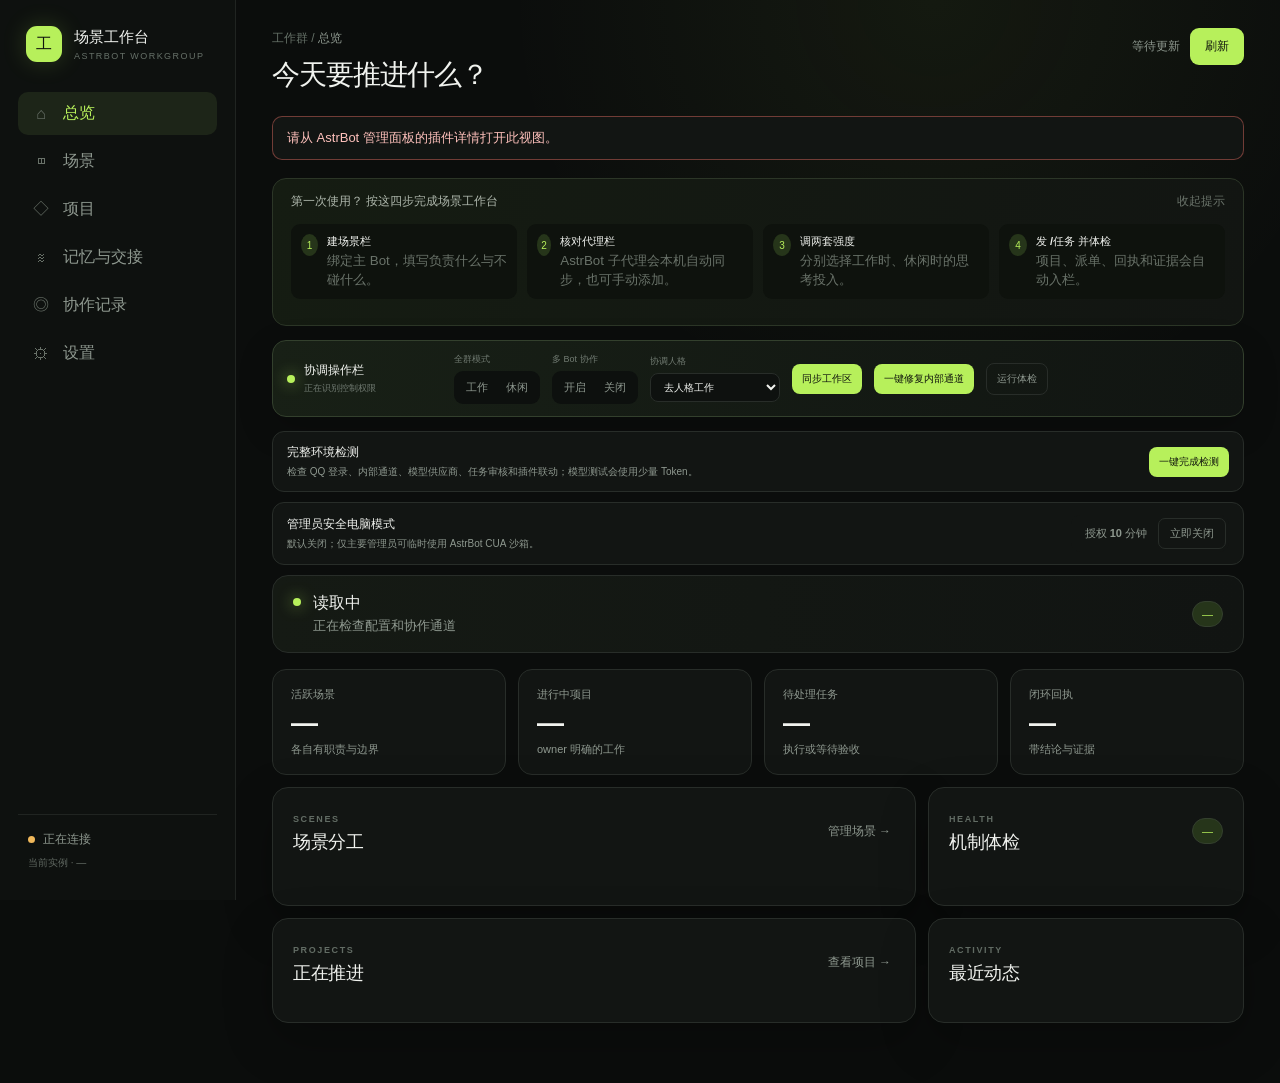
==== commit 05d94fde: "release: workgroup v1.2.2" ====
--- a/views/workgroup/index.html
+++ b/views/workgroup/index.html
@@ -33,6 +33,7 @@
         <details class="usage-guide" open><summary><span><b>第一次使用？</b> 按这四步完成场景工作台</span><span>收起提示</span></summary><div class="guide-steps"><div><i>1</i><span><b>建场景栏</b><small>绑定主 Bot，填写负责什么与不碰什么。</small></span></div><div><i>2</i><span><b>核对代理栏</b><small>AstrBot 子代理会本机自动同步，也可手动添加。</small></span></div><div><i>3</i><span><b>调两套强度</b><small>分别选择工作时、休闲时的思考投入。</small></span></div><div><i>4</i><span><b>发 /任务 并体检</b><small>项目、派单、回执和证据会自动入栏。</small></span></div></div><div id="integration-status" class="integration-status"></div></details>
         <section class="control-dock"><div class="control-title"><span class="pulse"></span><div><b>协调操作栏</b><small id="control-role-note">正在识别控制权限</small></div></div><div class="control-group"><span>全群模式</span><div class="segmented"><button id="control-mode-work">工作</button><button id="control-mode-chat">休闲</button></div></div><div class="control-group"><span>多 Bot 协作</span><div class="segmented"><button id="control-collab-on">开启</button><button id="control-collab-off">关闭</button></div></div><div class="control-group"><span>协调人格</span><select id="control-persona"><option value="clean">去人格工作</option><option value="preserve">保留人格工作</option></select></div><button id="control-sync" class="dock-button">同步工作区</button><button id="channel-repair" class="dock-button">一键修复内部通道</button><button id="health-run" class="dock-button ghost">运行体检</button></section>
         <section class="diagnostic-panel"><div><b>完整环境检测</b><small>检查 QQ 登录、内部通道、模型供应商、任务审核和插件联动；模型测试会使用少量 Token。</small></div><button id="diagnostics-run" class="dock-button">一键完成检测</button></section><div id="diagnostic-results" class="diagnostic-results"></div>
+        <section class="diagnostic-panel"><div><b>管理员安全电脑模式</b><small id="computer-status">默认关闭；仅主要管理员可临时使用 AstrBot CUA 沙箱。</small></div><div class="segmented"><button id="computer-authorize" class="dock-button">授权 10 分钟</button><button id="computer-disable" class="dock-button ghost">立即关闭</button></div></section>
         <div class="status-strip"><div><span class="pulse"></span><strong id="system-status">读取中</strong><small id="system-detail">正在检查配置和协作通道</small></div><div class="mode-chip" id="mode-chip">—</div></div>
         <div class="metric-grid">
           <article><span>活跃场景</span><strong id="metric-scenes">—</strong><small>各自有职责与边界</small></article>
@@ -67,6 +68,7 @@
             <label>工作群 QQ 群号<input name="work_group_id" inputmode="numeric"></label><label>主要管理员 QQ 号<input name="owner_qq_id" inputmode="numeric"></label><label>协调 Bot QQ 号<input name="coordinator_bot_id" inputmode="numeric"></label><label>允许加入的 Bot<input name="bot_ids" placeholder="逗号分隔；可留空"></label>
             <label>内部传输方式<select name="transport_mode"><option value="auto">自动内部通道（推荐）</option><option value="local">强制本机内部通道</option></select><small>WG 协议不会发送到 QQ 群。</small></label>
             <label class="wide">本机共享通道目录<input name="local_channel_dir" placeholder="三个实例必须填写同一个绝对路径"><small>例如 C:\Users\用户名\Desktop\工作区\astrbot_workgroup_channel</small></label><label class="wide">工作站文件夹<input name="workstation_dir" placeholder="可选：只读取顶层文件名作为背景"></label>
+            <label>安全电脑模式<select name="computer_control_enabled"><option value="false">关闭（推荐默认）</option><option value="true">开启管理员临时授权</option></select><small>仅 CUA 沙箱；不开放宿主机终端、Python 或任意路径写入。</small></label><label>单次最长授权<select name="computer_session_max_minutes"><option value="5">5 分钟</option><option value="10">10 分钟</option><option value="15">15 分钟</option><option value="30">30 分钟</option></select></label>
             <label class="wide">Bot 能力表 JSON<textarea name="bot_roster" rows="7" spellcheck="false">{}</textarea></label><label class="wide">任务记录路径<input name="task_store" placeholder="留空使用 AstrBot 默认路径"></label><label class="wide">共享密钥<input name="protocol_secret" type="password" autocomplete="new-password" placeholder="留空保持已有密钥"><small id="secret-state"></small></label>
           </div><div id="settings-feedback" class="form-feedback">尚未保存。</div>
         </form>
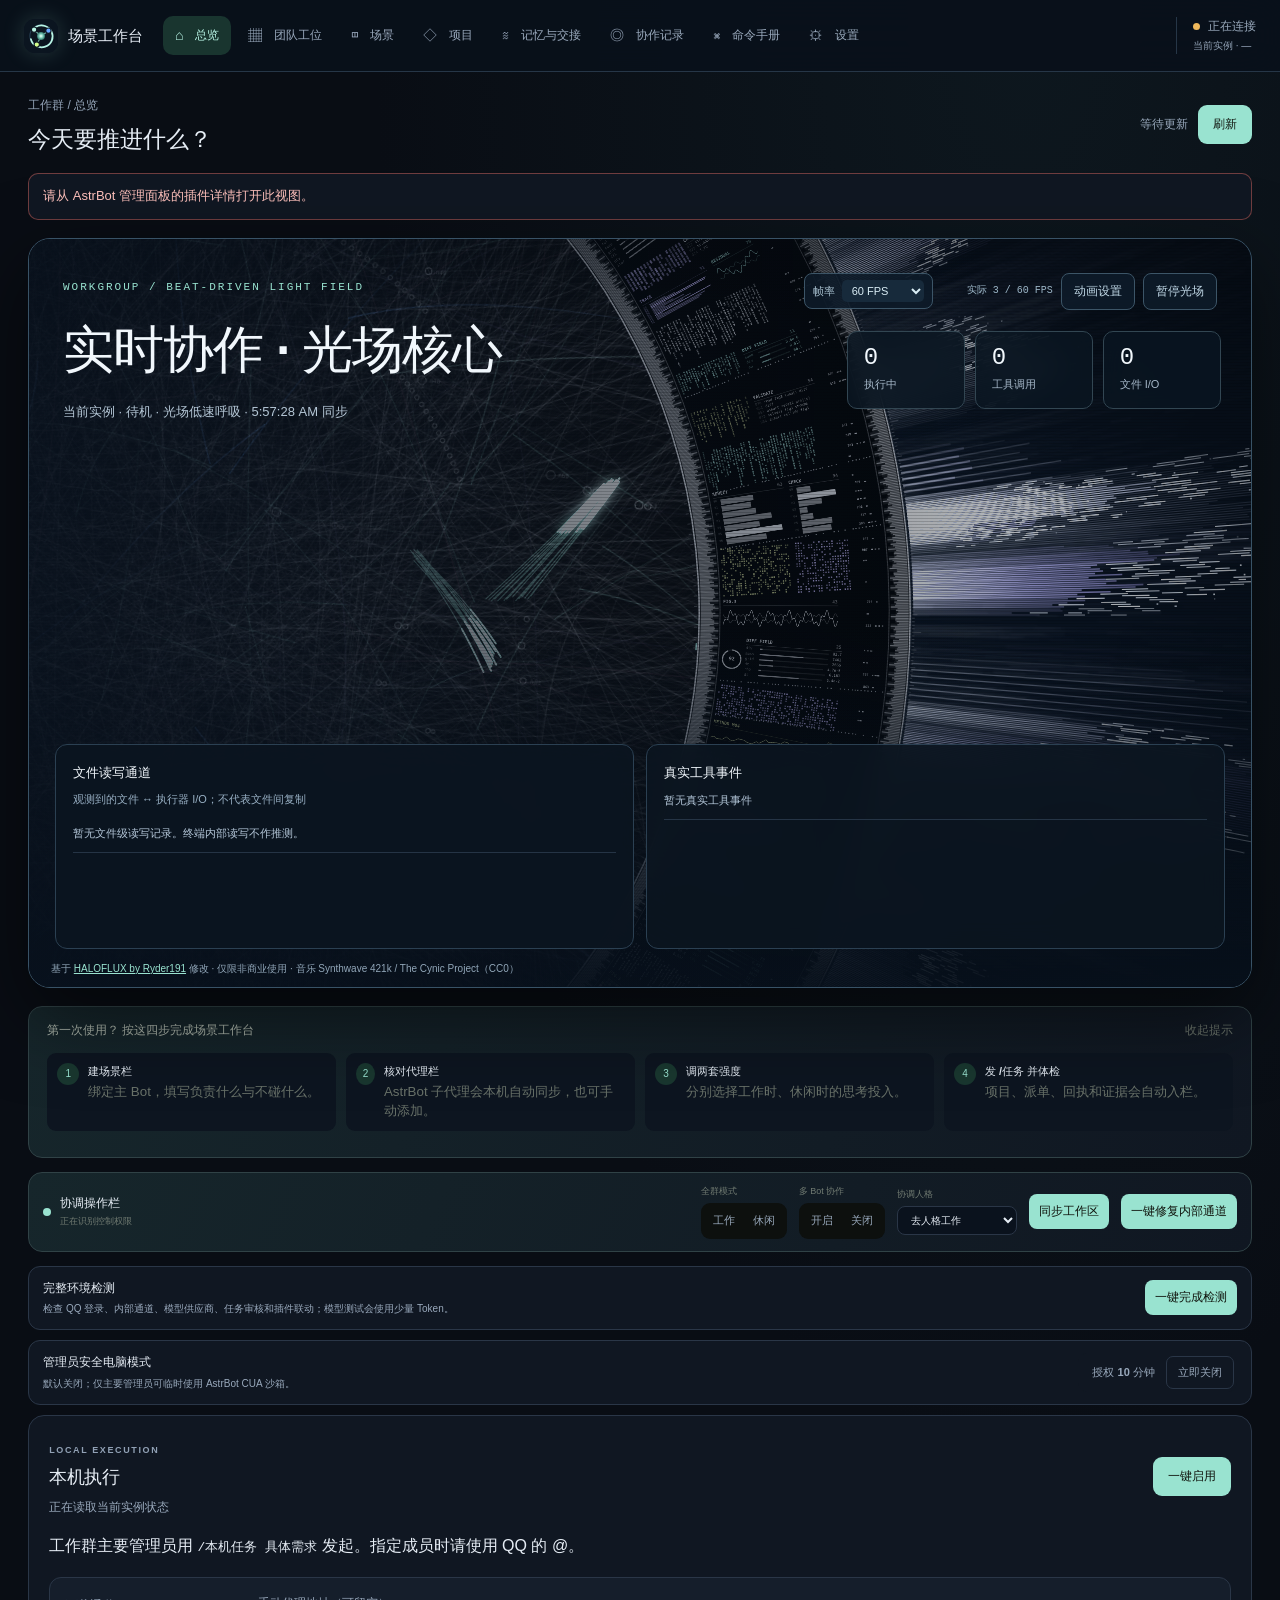
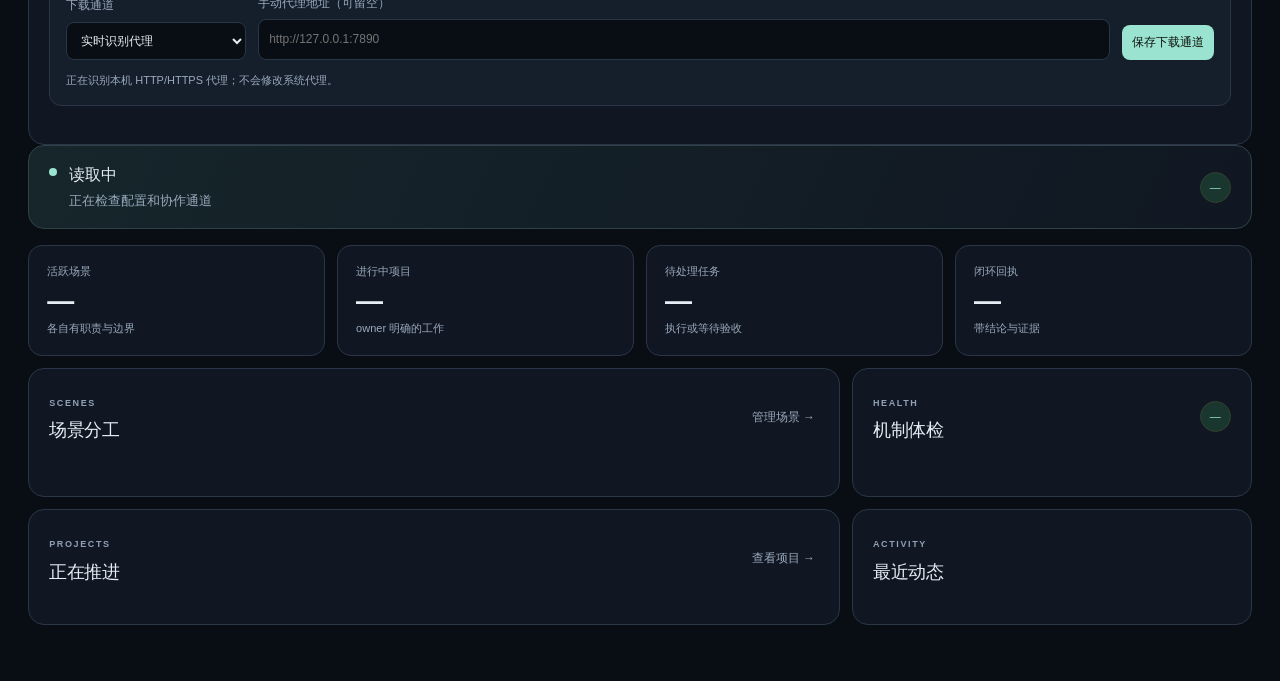
==== commit 8bfa77c8: "release: workgroup v1.3.1" ====
--- a/views/workgroup/index.html
+++ b/views/workgroup/index.html
@@ -5,19 +5,24 @@
   <meta name="viewport" content="width=device-width, initial-scale=1">
   <meta name="color-scheme" content="dark">
   <title>场景工作台</title>
-  <link rel="stylesheet" href="./style.css">
-  <script src="./app.js" defer></script>
+  <link rel="icon" href="./workgroup-icon.svg" type="image/svg+xml">
+  <link rel="stylesheet" href="./style.css?v=1.3.1-theme1">
+  <script src="./live-halo.js?v=1.3.1-theme1" defer></script>
+  <script src="./team-board.js?v=1.3.1" defer></script>
+  <script src="./app.js?v=1.3.1-proxy1" defer></script>
 </head>
 <body>
   <div class="app-shell">
     <aside class="sidebar">
-      <div class="brand"><span class="brand-glyph">工</span><div><strong>场景工作台</strong><small>ASTRBOT WORKGROUP</small></div></div>
+      <div class="brand"><span class="brand-glyph" aria-hidden="true"><svg viewBox="0 0 64 64"><defs><linearGradient id="brand-ring" x1="8" y1="8" x2="56" y2="56"><stop stop-color="#b8f5e5"/><stop offset="1" stop-color="#67a7ff"/></linearGradient><radialGradient id="brand-core"><stop stop-color="#f5fff9"/><stop offset=".35" stop-color="#99e3d0"/><stop offset="1" stop-color="#2e766b"/></radialGradient></defs><rect width="64" height="64" rx="17" fill="#0b1520"/><circle cx="32" cy="32" r="21" fill="none" stroke="#253d50" stroke-width="2"/><path d="M13 38c3 12 16 18 27 14 12-4 17-17 12-28C47 13 33 9 22 15" fill="none" stroke="url(#brand-ring)" stroke-width="3.2" stroke-linecap="round"/><path d="M20 22 31 31m13-7-11 7m-1 2-7 13" stroke="#79bcb0" stroke-width="2" stroke-linecap="round"/><circle cx="32" cy="32" r="7.5" fill="url(#brand-core)"/><circle cx="19" cy="20" r="5" fill="#b8f5e5" stroke="#0b1520" stroke-width="2"/><circle cx="46" cy="22" r="5" fill="#67a7ff" stroke="#0b1520" stroke-width="2"/><circle cx="24" cy="48" r="5" fill="#d4ff8b" stroke="#0b1520" stroke-width="2"/></svg></span><div><strong>场景工作台</strong><small>ASTRBOT WORKGROUP</small></div></div>
       <nav aria-label="工作台导航">
         <button class="nav-item active" data-view="overview"><span>⌂</span>总览</button>
+        <button class="nav-item" data-view="team"><span>▦</span>团队工位</button>
         <button class="nav-item" data-view="scenes"><span>◫</span>场景</button>
         <button class="nav-item" data-view="projects"><span>◇</span>项目</button>
         <button class="nav-item" data-view="memory"><span>≋</span>记忆与交接</button>
         <button class="nav-item" data-view="collaboration"><span>◎</span>协作记录</button>
+        <button class="nav-item" data-view="commands"><span>⌘</span>命令手册</button>
         <button class="nav-item" data-view="settings"><span>⚙</span>设置</button>
       </nav>
       <div class="sidebar-foot"><div><span id="connection-dot" class="dot"></span><span id="connection-text">正在连接</span></div><small id="instance-label">当前实例 · —</small></div>
@@ -30,10 +35,27 @@
       <div id="notice" class="notice">正在读取工作台…</div>
 
       <section class="view active" data-page="overview">
+        <section class="halo-console" aria-label="节拍驱动协作光场">
+          <iframe id="halo-visual" src="./halo.html?v=1.3.1-theme2" title="HALOFLUX 节拍驱动协作光场" loading="eager"></iframe>
+          <div class="halo-heading"><span>WORKGROUP / BEAT-DRIVEN LIGHT FIELD</span><h2>实时协作 · 光场核心</h2><div class="halo-controls"><label for="halo-fps">帧率 <select id="halo-fps" aria-label="光环目标帧率"><option value="30">30 FPS</option><option value="45">45 FPS</option><option value="60" selected>60 FPS</option><option value="90">90 FPS</option><option value="120">120 FPS</option></select></label><output id="halo-fps-readout" for="halo-fps">实际 — FPS</output><button id="halo-style-toggle" type="button" aria-expanded="false" aria-controls="halo-style-panel">动画设置</button><button id="halo-visual-toggle" type="button" aria-pressed="false">暂停光场</button></div><p id="halo-live-status">等待真实执行事件</p></div>
+          <aside id="halo-style-panel" class="halo-style-panel" aria-label="HALOFLUX 动画设置" hidden><div class="halo-style-head"><div><b>HALOFLUX 动画设置</b><small>节拍驱动光场 · 设置仅保存在当前浏览器</small></div><button id="halo-style-close" type="button" aria-label="关闭动画设置">×</button></div><label>视觉预设<select id="halo-theme-preset"><option value="mint">薄荷协作</option><option value="ocean">深海蓝</option><option value="neon">霓虹紫</option><option value="gold">暖金</option><option value="custom">自定义</option></select></label><div class="halo-color-grid"><label>背景色<input id="halo-bg-color" type="color" value="#08111d"></label><label>文字色<input id="halo-text-color" type="color" value="#f1f7fc"></label><label>光场色<input id="halo-glow-color" type="color" value="#99e3d0"></label><label>强调色<input id="halo-accent-color" type="color" value="#67a7ff"></label></div><label>柔光强度 <output id="halo-glow-value">100%</output><input id="halo-glow-strength" type="range" min="0" max="200" step="5" value="100"></label><label>淡入速度<select id="halo-fade-speed"><option value="0">关闭淡入</option><option value="300">快速 · 0.3 秒</option><option value="700" selected>自然 · 0.7 秒</option><option value="1200">柔和 · 1.2 秒</option><option value="2000">缓慢 · 2 秒</option></select></label><div class="halo-music-settings"><div><b>背景音乐</b><small>Synthwave 421k · CC0</small></div><button id="halo-music-toggle" type="button" aria-pressed="false">播放音乐</button><label>音量 <output id="halo-volume-value">35%</output><input id="halo-music-volume" type="range" min="0" max="100" step="1" value="35"></label></div><button id="halo-style-reset" class="halo-style-reset" type="button">恢复默认外观</button></aside>
+          <div class="halo-stats" id="halo-stats"></div>
+          <div class="halo-bottom"><div class="halo-flow"><b>文件读写通道</b><small>观测到的文件 ↔ 执行器 I/O；不代表文件间复制</small><div id="halo-file-flow"></div></div><div class="halo-feed"><b>真实工具事件</b><div id="halo-event-feed"></div></div></div>
+          <div class="halo-credit">基于 <a href="https://github.com/Ryder191/haloflux" target="_blank" rel="noopener">HALOFLUX by Ryder191</a> 修改 · 仅限非商业使用 · 音乐 Synthwave 421k / The Cynic Project（CC0）</div>
+        </section>
         <details class="usage-guide" open><summary><span><b>第一次使用？</b> 按这四步完成场景工作台</span><span>收起提示</span></summary><div class="guide-steps"><div><i>1</i><span><b>建场景栏</b><small>绑定主 Bot，填写负责什么与不碰什么。</small></span></div><div><i>2</i><span><b>核对代理栏</b><small>AstrBot 子代理会本机自动同步，也可手动添加。</small></span></div><div><i>3</i><span><b>调两套强度</b><small>分别选择工作时、休闲时的思考投入。</small></span></div><div><i>4</i><span><b>发 /任务 并体检</b><small>项目、派单、回执和证据会自动入栏。</small></span></div></div><div id="integration-status" class="integration-status"></div></details>
-        <section class="control-dock"><div class="control-title"><span class="pulse"></span><div><b>协调操作栏</b><small id="control-role-note">正在识别控制权限</small></div></div><div class="control-group"><span>全群模式</span><div class="segmented"><button id="control-mode-work">工作</button><button id="control-mode-chat">休闲</button></div></div><div class="control-group"><span>多 Bot 协作</span><div class="segmented"><button id="control-collab-on">开启</button><button id="control-collab-off">关闭</button></div></div><div class="control-group"><span>协调人格</span><select id="control-persona"><option value="clean">去人格工作</option><option value="preserve">保留人格工作</option></select></div><button id="control-sync" class="dock-button">同步工作区</button><button id="channel-repair" class="dock-button">一键修复内部通道</button><button id="health-run" class="dock-button ghost">运行体检</button></section>
+        <section class="control-dock"><div class="control-title"><span class="pulse"></span><div><b>协调操作栏</b><small id="control-role-note">正在识别控制权限</small></div></div><div class="control-group"><span>全群模式</span><div class="segmented"><button id="control-mode-work">工作</button><button id="control-mode-chat">休闲</button></div></div><div class="control-group"><span>多 Bot 协作</span><div class="segmented"><button id="control-collab-on">开启</button><button id="control-collab-off">关闭</button></div></div><div class="control-group"><span>协调人格</span><select id="control-persona"><option value="clean">去人格工作</option><option value="preserve">保留人格工作</option></select></div><button id="control-sync" class="dock-button">同步工作区</button><button id="channel-repair" class="dock-button">一键修复内部通道</button></section>
         <section class="diagnostic-panel"><div><b>完整环境检测</b><small>检查 QQ 登录、内部通道、模型供应商、任务审核和插件联动；模型测试会使用少量 Token。</small></div><button id="diagnostics-run" class="dock-button">一键完成检测</button></section><div id="diagnostic-results" class="diagnostic-results"></div>
         <section class="diagnostic-panel"><div><b>管理员安全电脑模式</b><small id="computer-status">默认关闭；仅主要管理员可临时使用 AstrBot CUA 沙箱。</small></div><div class="segmented"><button id="computer-authorize" class="dock-button">授权 10 分钟</button><button id="computer-disable" class="dock-button ghost">立即关闭</button></div></section>
+        <section class="card">
+          <div class="card-head">
+            <div><span class="kicker">LOCAL EXECUTION</span><h2>本机执行</h2><p id="native-execution-status">正在读取当前实例状态</p></div>
+            <button id="native-execution-toggle" class="dock-button">一键启用</button>
+          </div>
+          <p>工作群主要管理员用 <code>/本机任务 具体需求</code> 发起。指定成员时请使用 QQ 的 @。</p>
+          <form id="download-settings-form" class="download-settings"><label>下载通道<select name="mode"><option value="detect">实时识别代理</option><option value="auto">实时识别代理，失败后直连</option><option value="proxy">手动指定代理</option><option value="direct">直接连接</option></select></label><label>手动代理地址（可留空）<input name="proxy_url" type="url" placeholder="http://127.0.0.1:7890" autocomplete="off"></label><button type="submit" class="dock-button">保存下载通道</button><small id="download-settings-status">正在识别本机 HTTP/HTTPS 代理；不会修改系统代理。</small></form>
+          <div id="native-execution-runs" class="timeline"></div>
+        </section>
         <div class="status-strip"><div><span class="pulse"></span><strong id="system-status">读取中</strong><small id="system-detail">正在检查配置和协作通道</small></div><div class="mode-chip" id="mode-chip">—</div></div>
         <div class="metric-grid">
           <article><span>活跃场景</span><strong id="metric-scenes">—</strong><small>各自有职责与边界</small></article>
@@ -49,6 +71,12 @@
         </div>
       </section>
 
+      <section class="view" data-page="team">
+        <div class="team-banner"><div><span class="kicker">TEAM CONTROL</span><h2>每一份工作，都有迹可循</h2><p>成员工位与任务阶段来自工作台真实记录，每 2.5 秒轮询。其他实例的本机工具事件暂不汇总。</p></div><strong id="team-attention">等待数据</strong></div>
+        <div class="page-actions"><label>搜索任务、Bot 或工具<input id="team-search" type="search" placeholder="输入关键词筛选" autocomplete="off"></label><button id="team-export">导出执行快照</button></div>
+        <div id="team-kanban" class="team-kanban"></div>
+        <div class="page-intro"><h2>成员工位</h2><p>配置模型不代表本轮实际模型；执行状态与 QQ 登录状态分别展示。</p></div><div id="team-desks" class="team-desks"></div>
+      </section>
       <section class="view" data-page="scenes"><div class="page-actions"><p>一个 Bot 对应一个工作场景。职责、边界和口吻都在这里维护。</p><button id="new-scene">＋ 新建场景</button></div><div id="scene-list" class="scene-grid full"></div></section>
 
       <section class="view" data-page="projects"><div class="page-actions"><div class="segmented"><button class="active" data-project-filter="open">进行中</button><button data-project-filter="done">已完成</button><button data-project-filter="archived">归档</button><button data-project-filter="all">全部</button></div><button id="new-project">＋ 新建项目</button></div><div id="project-list" class="project-list full"></div></section>
@@ -60,6 +88,10 @@
         <div class="dashboard-grid two"><section class="card"><div class="card-head"><div><span class="kicker">TASK FLOW</span><h2>任务与子任务</h2></div></div><div id="task-list" class="task-list"></div></section><section class="card"><div class="card-head"><div><span class="kicker">RECEIPTS</span><h2>回执台账</h2></div></div><div id="receipt-list" class="receipt-list"></div></section><section class="card"><div class="card-head"><div><span class="kicker">KNOWLEDGE</span><h2>共享知识</h2></div></div><div id="knowledge-list" class="plain-list"></div></section><section class="card"><div class="card-head"><div><span class="kicker">LOGS</span><h2>运行日志</h2></div></div><div id="log-list" class="plain-list logs"></div></section></div>
       </section>
 
+      <section class="view" data-page="commands">
+        <div class="page-intro"><span class="kicker">COMMANDS</span><h2>工作群命令手册</h2><p>复制命令后替换示例参数。指定 Bot 时，请在 QQ 中使用真实 @。</p></div>
+        <div id="command-reference" class="dashboard-grid two"></div>
+      </section>
       <section class="view" data-page="settings">
         <section class="settings-card instance-card"><div class="card-head"><div><span class="kicker">INSTANCE CONTROL</span><h2>Bot 公开运行设置</h2><p>协调 Bot 可控制所有实例；成员只能修改自己。密钥、路径与私有交接不会同步。</p></div></div><div id="instance-settings-list" class="instance-settings-list"></div></section>
         <form id="settings-form" class="settings-card" autocomplete="off">
@@ -67,7 +99,7 @@
           <div class="settings-grid">
             <label>工作群 QQ 群号<input name="work_group_id" inputmode="numeric"></label><label>主要管理员 QQ 号<input name="owner_qq_id" inputmode="numeric"></label><label>协调 Bot QQ 号<input name="coordinator_bot_id" inputmode="numeric"></label><label>允许加入的 Bot<input name="bot_ids" placeholder="逗号分隔；可留空"></label>
             <label>内部传输方式<select name="transport_mode"><option value="auto">自动内部通道（推荐）</option><option value="local">强制本机内部通道</option></select><small>WG 协议不会发送到 QQ 群。</small></label>
-            <label class="wide">本机共享通道目录<input name="local_channel_dir" placeholder="三个实例必须填写同一个绝对路径"><small>例如 C:\Users\用户名\Desktop\工作区\astrbot_workgroup_channel</small></label><label class="wide">工作站文件夹<input name="workstation_dir" placeholder="可选：只读取顶层文件名作为背景"></label>
+            <label class="wide">本机共享通道目录<input name="local_channel_dir" placeholder="三个实例必须填写同一个绝对路径"><small>例如 D:\AstrBot\shared\workgroup_channel</small></label><label class="wide">工作站文件夹<input name="workstation_dir" placeholder="可选：只读取顶层文件名作为背景"></label>
             <label>安全电脑模式<select name="computer_control_enabled"><option value="false">关闭（推荐默认）</option><option value="true">开启管理员临时授权</option></select><small>仅 CUA 沙箱；不开放宿主机终端、Python 或任意路径写入。</small></label><label>单次最长授权<select name="computer_session_max_minutes"><option value="5">5 分钟</option><option value="10">10 分钟</option><option value="15">15 分钟</option><option value="30">30 分钟</option></select></label>
             <label class="wide">Bot 能力表 JSON<textarea name="bot_roster" rows="7" spellcheck="false">{}</textarea></label><label class="wide">任务记录路径<input name="task_store" placeholder="留空使用 AstrBot 默认路径"></label><label class="wide">共享密钥<input name="protocol_secret" type="password" autocomplete="new-password" placeholder="留空保持已有密钥"><small id="secret-state"></small></label>
           </div><div id="settings-feedback" class="form-feedback">尚未保存。</div>
@@ -75,6 +107,7 @@
       </section>
     </main>
   </div>
+  <dialog id="team-detail"><div class="dialog-head"><h2 id="team-detail-title">执行详情</h2><button id="team-detail-close" type="button">关闭</button></div><div id="team-detail-body"></div></dialog>
   <dialog id="editor-dialog"><form id="editor-form" method="dialog"><div class="dialog-head"><div><span id="editor-kicker" class="kicker">EDIT</span><h2 id="editor-title">编辑</h2></div><button type="button" id="editor-close" class="icon-button">×</button></div><div id="editor-fields" class="editor-fields"></div><div class="dialog-actions"><span id="editor-feedback"></span><button type="button" id="editor-cancel" class="ghost">取消</button><button type="submit">保存</button></div></form></dialog>
 </body>
 </html>
--- a/views/workgroup/style.css
+++ b/views/workgroup/style.css
@@ -5,3 +5,95 @@
 .control-dock{display:flex;align-items:center;gap:12px;margin-bottom:14px;padding:12px 14px;border:1px solid #33402d;border-radius:14px;background:linear-gradient(100deg,#182016,#111512);box-shadow:0 12px 35px rgba(0,0,0,.18)}.control-title{display:flex;align-items:center;gap:9px;min-width:155px}.control-title .pulse{margin:0}.control-title b,.control-title small{display:block}.control-title b{font-size:12px}.control-title small{margin-top:3px;color:#707a71;font-size:9px}.control-group{display:grid;gap:5px}.control-group>span{color:#707a71;font-size:9px}.control-group select{min-width:130px;padding:7px 9px;border:1px solid var(--line);border-radius:8px;background:#0e110f;color:var(--text);font-size:10px}.control-dock .segmented{background:#0d100e}.control-dock .segmented button{padding:6px 9px}.control-dock .segmented button.active{background:var(--green-soft);color:var(--green)}.dock-button{padding:8px 10px;border-radius:8px;background:var(--green);color:#10140d;font-size:10px;font-weight:700;white-space:nowrap}.control-dock button:disabled,.control-dock select:disabled{opacity:.42;cursor:not-allowed}.agent-controls{display:grid;grid-template-columns:minmax(0,1fr) auto;gap:7px;margin-top:8px}.agent-controls select,.agent-controls button{min-width:0;padding:6px 7px;border:1px solid var(--line);border-radius:7px;background:#171b18;color:#aeb6af;font-size:9px}.agent-controls button{white-space:nowrap}.agent-model{margin-top:5px;color:#626b63;font-size:9px;word-break:break-all}.instance-card{margin-bottom:14px;max-width:1100px}.instance-settings-list{display:grid;grid-template-columns:repeat(2,minmax(0,1fr));gap:10px}.instance-setting{display:grid;grid-template-columns:minmax(0,1fr) auto;gap:10px;padding:14px;border:1px solid var(--line-soft);border-radius:11px;background:var(--surface-2)}.instance-setting h3{margin:0;font-size:13px}.instance-setting p{margin:6px 0 0;color:#7d867e;font-size:10px;line-height:1.5}.instance-setting .mini-button{align-self:center}
 @media(max-width:1050px){.app-shell{grid-template-columns:78px 1fr}.sidebar{padding:24px 10px}.brand{justify-content:center;padding-inline:0}.brand div,.nav-item:not(.active){font-size:0}.nav-item{justify-content:center;padding:12px}.nav-item span{font-size:16px}.nav-item.active{font-size:0}.sidebar-foot span:not(.dot),.sidebar-foot small{display:none}.scene-grid.full{grid-template-columns:repeat(2,minmax(0,1fr))}.guide-steps{grid-template-columns:repeat(2,1fr)}.control-dock{flex-wrap:wrap}}
 @media(max-width:760px){.app-shell{display:block}.sidebar{position:static;width:100%;height:auto;display:block;padding:12px}.brand{display:none}.sidebar nav{display:flex;overflow:auto}.nav-item,.nav-item.active,.nav-item:not(.active){font-size:11px;white-space:nowrap}.nav-item span{font-size:12px}.sidebar-foot{display:none}.main{padding:20px 14px 50px}.topbar{display:block}.top-actions{margin-top:16px;flex-wrap:wrap}.metric-grid{grid-template-columns:repeat(2,1fr)}.dashboard-grid,.dashboard-grid.two{grid-template-columns:1fr}.span-2{grid-column:auto}.scene-grid,.scene-grid.full,.memory-grid,.instance-settings-list{grid-template-columns:1fr}.settings-grid,.editor-fields{grid-template-columns:1fr}.settings-grid .wide,.editor-fields .wide{grid-column:auto}.guide-steps{grid-template-columns:1fr}.effort-pair{grid-template-columns:1fr}.control-dock{align-items:stretch}.control-title{width:100%}}
+
+/* Workbench-wide embedded dashboard adaptation. */
+:root{--bg:#090d14;--surface:#101722;--surface-2:#151e2b;--line:#2a3647;--line-soft:#202d3d;--text:#e6edf5;--muted:#99a9bc;--green:#99e3d0;--green-soft:#19372f;--shadow:0 10px 28px #0002;color-scheme:dark}
+body{background:radial-gradient(ellipse at 80% 0,#19333a44,transparent 45%),var(--bg);line-height:1.55}
+.app-shell{grid-template-columns:210px minmax(0,1fr)}.sidebar{background:#0b111a;padding:24px 14px}.brand{padding-bottom:26px}.brand small,.kicker,.crumb,.scene-card footer,.project-meta,.agent-model,.settings-grid small,.sidebar-foot small{color:#91a1b5}.brand-glyph{box-shadow:none;background:#99e3d0;color:#09261f}.nav-item.active{background:#19352f;color:#b8f5e5}.nav-item:hover{background:#192332}.nav-item span{color:inherit}.main{padding:26px 28px 48px}.topbar{align-items:center}h1{font-size:25px;letter-spacing:0}button:focus-visible,a:focus-visible,select:focus-visible,input:focus-visible{outline:2px solid #99e3d0;outline-offset:3px}.card,.settings-card{box-shadow:none}.card-head,.scene-top,.agent-head,.project-meta,.top-actions,.page-actions{flex-wrap:wrap}.card-head>div,.scene-top>div,.agent-head>div,.project-card>div{min-width:0}.status-strip,.usage-guide,.control-dock{background:linear-gradient(115deg,#16262b,#101722);border-color:#304246}.guide-steps>div,.agent-row,.handoff{background:#0d1520}.control-group select,.settings-grid input,.settings-grid select,.settings-grid textarea,.editor-fields input,.editor-fields select,.editor-fields textarea{background:#0a121d;color:var(--text)}.control-dock{flex-wrap:wrap;box-shadow:none}.control-title{margin-right:auto}.control-group select{min-width:120px}.dock-button,.mini-button{font-size:12px;min-height:32px}.mini-button,.icon-button,.agent-controls button,.agent-controls select{background:#203141;color:#d6e4f0}.agent-controls select,.agent-controls button{font-size:11px}.agent-head strong{font-size:12px}.agent-head small,.effort-box,.agent-model{color:#95a9be}.agent-status{white-space:normal}.project-card,.scene-card,.memory-card,.instance-setting{overflow-wrap:anywhere}.scene-card p,.project-card p,.plain-item p,.step,.receipt p,.task p{overflow-wrap:anywhere;white-space:pre-wrap}.project-meta{row-gap:6px}.timeline,.handoff{max-height:420px;overflow:auto;scrollbar-width:thin}.timeline-item{overflow-wrap:anywhere}.timeline-item small{display:block}.timeline-item code{white-space:pre-wrap;overflow-wrap:anywhere}.settings-grid input,.settings-grid textarea,.editor-fields input,.editor-fields textarea{min-width:0}.settings-grid label,.editor-fields label{min-width:0}dialog{max-height:85vh;overflow:auto}.diagnostic-panel{flex-wrap:wrap}.notice{overflow-wrap:anywhere}.page-actions{margin-bottom:18px}.settings-card{max-width:none}.scene-grid.full{grid-template-columns:repeat(auto-fit,minmax(min(100%,310px),1fr))}.dashboard-grid{grid-template-columns:repeat(3,minmax(0,1fr))}.task-list,.project-list,.memory-grid{min-width:0}.task,.receipt,.plain-item{min-width:0}.task header,.receipt header{flex-wrap:wrap}.task .step{max-height:130px;overflow:auto}.plain-item p,.receipt p{max-height:220px;overflow:auto}.pulse{box-shadow:none}.dot.ok{box-shadow:none}
+.halo-console{position:relative;isolation:isolate;background:#0a111a;border:1px solid #304452;border-radius:18px;overflow:hidden;margin-bottom:20px;color:#e5edf5;contain:layout style}
+#halo-visual{position:absolute;top:0;left:0;width:100%;height:340px;border:0;pointer-events:none;opacity:.55;z-index:-2}
+.halo-console::before{content:'';position:absolute;inset:0;z-index:-1;background:linear-gradient(90deg,#0b1320e8,#0b132022 80%),linear-gradient(0deg,#0a111a 20%,transparent 75%);pointer-events:none}
+.halo-heading{position:relative;padding:26px 26px 8px}.halo-heading span{font:11px monospace;letter-spacing:2px;color:#99e3d0}.halo-heading h2{font-size:32px;margin:10px 0;color:#f1f7fc}.halo-heading p{max-width:80%;color:#b4c6d5;font-size:12px;overflow-wrap:anywhere}.halo-heading button{position:absolute;right:22px;top:24px;padding:8px 12px;border:1px solid #3c5567;background:#0e1b29cc;color:#c0d8e6;border-radius:8px;font-size:12px}
+.halo-stats{position:relative;display:flex;gap:12px;padding:8px 26px 0}.halo-stats div{min-width:100px;background:#0a1622d9;padding:10px 16px;border:1px solid #324652;border-radius:10px}.halo-stats strong{display:block;font:24px monospace;color:#b8f5e5}.halo-stats small{color:#a6b8c9;font-size:11px}
+.halo-bottom{position:relative;margin:78px 18px 38px;display:grid;grid-template-columns:minmax(0,1fr) minmax(0,1fr);gap:12px}.halo-flow,.halo-feed{background:#0b1520ed;border:1px solid #2b4052;border-radius:12px;padding:14px;min-width:0}.halo-flow>b,.halo-feed>b{font-size:13px}.halo-flow>small{display:block;color:#98b0c4;font-size:11px;margin:6px 0 10px}#halo-file-flow{height:190px;overflow:auto;scrollbar-width:thin}#halo-event-feed{height:220px;overflow:auto;scrollbar-width:thin}.halo-event{font:11px/1.8 monospace;color:#b4c7d9;padding:7px 0;border-bottom:1px solid #253445;overflow-wrap:anywhere}.io-row{display:flex;align-items:center;gap:8px;padding:8px 0;font:11px monospace;min-height:30px}.io-name{overflow:hidden;text-overflow:ellipsis;white-space:nowrap;max-width:44%;min-width:0;flex-shrink:1}.io-track{flex:1;min-width:24px;height:2px;background:#324858;position:relative}.io-track.io-live::after{content:'';position:absolute;left:0;top:-2px;width:14px;height:5px;background:#99e3d0;box-shadow:0 0 8px #99e3d0;animation:io-packet 1.4s linear 2}.io-row small{font-size:10px;color:#9ab6c6;white-space:nowrap}.halo-credit{position:absolute;bottom:12px;left:22px;right:16px;color:#91a6b8;font-size:10px}.halo-credit a{color:#99e3d0}@keyframes io-packet{to{left:calc(100% - 14px)}}
+@media(max-width:1100px){.app-shell{grid-template-columns:180px minmax(0,1fr)}.sidebar{padding:20px 10px}.brand{gap:8px;justify-content:flex-start}.brand div{display:block}.brand strong{font-size:12px}.brand small{font-size:7px}.nav-item,.nav-item.active,.nav-item:not(.active){justify-content:flex-start;font-size:12px;padding:10px}.nav-item span{font-size:15px}.main{padding:22px 20px}.sidebar-foot span:not(.dot),.sidebar-foot small{display:inline}.sidebar-foot small{display:block}.dashboard-grid{grid-template-columns:repeat(2,minmax(0,1fr))}.scene-grid.full{grid-template-columns:1fr}.halo-bottom{gap:10px}}
+@media(max-width:800px){.app-shell{display:block}.sidebar{position:sticky;top:0;width:100%;height:auto;padding:9px 12px;z-index:5;border-bottom:1px solid #2a3647}.brand,.sidebar-foot{display:none}.sidebar nav{display:flex;overflow-x:auto;gap:4px;scrollbar-width:thin}.nav-item,.nav-item.active,.nav-item:not(.active){width:auto;flex:0 0 auto;font-size:12px;gap:6px;padding:9px 12px}.main{padding:18px 14px 40px}.halo-heading{padding:22px 18px 6px}.halo-heading h2{font-size:28px}.halo-heading button{right:14px;top:18px}.halo-heading p{max-width:100%;padding-right:0}.halo-heading span{display:block;max-width:60%;font-size:9px}.halo-stats{padding:6px 18px;gap:8px}.halo-stats div{min-width:0;flex:1;padding:9px 12px}.halo-stats strong{font-size:22px}.halo-bottom{grid-template-columns:1fr;margin:60px 12px 54px}.halo-console{min-height:0}#halo-file-flow{height:150px}#halo-event-feed{height:155px}.halo-credit{left:16px;font-size:9px}.dashboard-grid,.dashboard-grid.two,.scene-grid,.scene-grid.full,.memory-grid,.instance-settings-list{grid-template-columns:1fr}.span-2{grid-column:auto}.topbar{display:flex;gap:10px}.top-actions{margin-top:0;justify-content:flex-end}.top-actions #updated{font-size:10px}h1{font-size:21px}.card,.settings-card{padding:16px}.control-dock{gap:10px}.metric-grid{grid-template-columns:repeat(2,minmax(0,1fr))}.settings-grid,.editor-fields{grid-template-columns:1fr}.settings-grid .wide,.editor-fields .wide{grid-column:auto}.diagnostic-results{grid-template-columns:1fr}.scene-card{padding:14px}.card-head{gap:10px}.page-actions{gap:8px}}
+@media(prefers-reduced-motion:reduce){*,*::before,*::after{scroll-behavior:auto!important;animation:none!important;transition:none!important}}
+
+.diagnostic-results{grid-template-columns:repeat(2,minmax(0,1fr))}.diagnostic-item{min-width:0;overflow-wrap:anywhere}.diagnostic-item span,.diagnostic-item small{overflow-wrap:anywhere}@media(max-width:800px){.diagnostic-results{grid-template-columns:minmax(0,1fr)}}
+
+.download-settings{display:grid;grid-template-columns:180px minmax(0,1fr) auto;gap:12px;align-items:end;margin:18px 0;padding:16px;background:var(--surface-2);border:1px solid var(--line);border-radius:12px}.download-settings label{display:grid;gap:7px;color:var(--muted);font-size:12px;min-width:0}.download-settings input,.download-settings select{width:100%;min-width:0;padding:10px;border:1px solid var(--line);border-radius:8px;background:var(--bg);color:var(--text)}.download-settings small{grid-column:1/-1;color:var(--muted);font-size:11px}@media(max-width:800px){.download-settings{grid-template-columns:minmax(0,1fr)}}
+
+/* 团队工位：五阶段看板，小屏垂直排列，避免横向溢出。 */
+.team-banner{display:flex;justify-content:space-between;gap:24px;padding:28px;border:1px solid #315059;border-radius:22px;background:linear-gradient(120deg,#183438,#131e31);margin-bottom:20px}.team-banner h2{font-size:26px;margin:10px 0}.team-banner p{color:#a7bbc2;max-width:720px;line-height:1.7}.team-banner>strong{color:#8ce1ca;white-space:nowrap}
+.team-kanban{display:grid;grid-template-columns:repeat(5,minmax(0,1fr));gap:12px;align-items:start}.team-column{padding:12px;background:#111b2b;border:1px solid #26374d;border-top:3px solid #60809c;border-radius:14px;min-width:0;max-height:600px;overflow:auto}.team-column.running{border-top-color:#6bdcb7}.team-column.blocked{border-top-color:#f69c8f}.team-column.review{border-top-color:#e3c17c}.team-column h3{font-size:14px;margin:4px 0 16px}.team-task{display:flex;flex-direction:column;gap:10px;width:100%;text-align:left;padding:14px!important;margin-bottom:10px;background:#1a283b!important;color:#dce9ef!important;border:1px solid #30435c!important;border-radius:12px!important;overflow-wrap:anywhere;white-space:normal}.team-task strong{display:-webkit-box;-webkit-line-clamp:3;-webkit-box-orient:vertical;overflow:hidden;font-size:13px;line-height:1.6}.team-task small{color:#a2b6c2}.team-task:hover{border-color:#74d9be!important}.team-empty{font-size:13px;color:#8c9aab}.team-desks{display:grid;grid-template-columns:repeat(auto-fit,minmax(min(100%,260px),1fr));gap:16px}.team-desk{background:#142132;border:1px solid #304158;border-radius:18px;padding:22px;min-width:0;overflow-wrap:anywhere}.team-desk.working{border-color:#6cd9b9}.team-desk p{font-size:13px;color:#adc0cc;line-height:1.7}.team-desk small{display:block;color:#91a7b9;margin-bottom:14px}.team-avatar{display:inline-flex;background:#284350;color:#a3e4d5;padding:12px;border-radius:12px}.team-detail-row{padding:12px;background:#172638;border-radius:9px;white-space:pre-wrap;overflow-wrap:anywhere}#team-detail{width:min(760px,94vw);max-height:85vh;overflow:auto}#team-detail-title{overflow-wrap:anywhere}#team-detail-body{overflow-wrap:anywhere}#team-search{display:block;margin-top:8px;width:min(420px,100%)}
+@media(max-width:1100px){.team-kanban{grid-template-columns:repeat(2,minmax(0,1fr))}.team-banner{flex-direction:column}}
+@media(max-width:600px){.team-kanban{grid-template-columns:1fr}.team-banner{padding:18px}.team-banner h2{font-size:22px}.team-column{max-height:420px}}
+
+#team-search{background:#142132;color:#dce9ef;border:1px solid #3b5369;border-radius:10px;padding:10px 12px;font:inherit}#team-search:focus{outline:2px solid #79d9bd;outline-offset:2px}
+
+/* 1.3.1：动画总览占据主舞台，其余入口与实时栏目横向排布。 */
+@media(min-width:901px){
+  .app-shell{display:block;min-height:100vh}
+  .sidebar{position:sticky;top:0;z-index:30;width:100%;height:auto;min-height:72px;padding:10px 24px;border-right:0;border-bottom:1px solid #263647;display:flex;flex-direction:row;align-items:center;gap:20px;background:#09111bea;backdrop-filter:blur(18px)}
+  .brand{flex:0 0 auto;padding:0;gap:10px}.brand-glyph{width:34px;height:34px}.brand small{display:none}
+  .sidebar nav{display:flex;align-items:center;gap:5px;min-width:0;overflow-x:auto;scrollbar-width:thin}
+  .nav-item,.nav-item.active,.nav-item:not(.active){width:auto;flex:0 0 auto;justify-content:flex-start;padding:9px 12px;font-size:12px;white-space:nowrap}
+  .nav-item span{width:auto;font-size:14px}
+  .sidebar-foot{flex:0 0 auto;margin:0 0 0 auto;padding:0 0 0 16px;border:0;border-left:1px solid #263647;white-space:nowrap}.sidebar-foot small{margin-top:2px;max-width:180px;overflow:hidden;text-overflow:ellipsis}
+  .main{max-width:none;padding:20px clamp(18px,2.2vw,38px) 56px}
+  .topbar{margin:0 auto 16px;max-width:1900px;align-items:center}.topbar h1{font-size:23px;margin-top:5px}
+  .view[data-page="overview"].active{max-width:1900px;margin:0 auto}
+  .halo-console{height:clamp(680px,calc(100vh - 150px),940px);min-height:680px;margin-bottom:18px;border-color:#385266;border-radius:22px;box-shadow:0 28px 80px #0008}
+  #halo-visual{height:100%;opacity:.8}
+  .halo-console::before{background:linear-gradient(90deg,#08111dd9 0%,#08111d55 42%,transparent 78%),linear-gradient(0deg,#07101bea 0%,transparent 48%)}
+  .halo-heading{position:absolute;z-index:2;left:0;right:0;top:0;padding:34px 34px}.halo-heading h2{font-size:clamp(36px,4vw,58px);margin:12px 0 8px}.halo-heading p{font-size:13px;max-width:560px}.halo-heading button{left:auto;right:34px;top:34px}
+  .halo-stats{position:absolute;z-index:2;top:92px;right:30px;padding:0;display:flex;justify-content:flex-end;gap:10px}.halo-stats div{min-width:118px;padding:12px 16px;backdrop-filter:blur(12px)}
+  .halo-bottom{position:absolute;z-index:2;left:26px;right:26px;bottom:38px;margin:0;display:grid;grid-template-columns:minmax(0,1fr) minmax(0,1fr);gap:12px}
+  .halo-flow,.halo-feed{height:205px;padding:15px 17px;backdrop-filter:blur(14px)}#halo-file-flow,#halo-event-feed{height:145px}
+  .halo-credit{z-index:3;bottom:11px}
+  .usage-guide .guide-steps{display:flex;overflow-x:auto}.guide-steps>div{flex:1 0 230px}
+  .control-dock{flex-wrap:nowrap;overflow-x:auto;scrollbar-width:thin}.control-title{flex:0 0 auto}.control-group{flex:0 0 auto}
+  .metric-grid{display:flex;overflow-x:auto;scrollbar-width:thin}.metric-grid article{flex:1 0 220px}
+}
+@media(max-width:900px){
+  .halo-console{min-height:680px}.halo-bottom{grid-template-columns:1fr}.halo-flow,.halo-feed{height:190px}#halo-file-flow,#halo-event-feed{height:125px}
+}
+
+/* 1.3.1：可调光环帧率与协作节点图标。 */
+.brand-glyph{background:#0b1520;box-shadow:0 0 22px rgba(153,227,208,.2);overflow:hidden}
+.brand-glyph img,.brand-glyph svg{display:block;width:100%;height:100%}
+.halo-controls{position:absolute;right:22px;top:24px;display:flex;align-items:center;gap:8px;z-index:4}
+.halo-controls label{display:flex;align-items:center;gap:7px;padding:6px 8px;border:1px solid #3c5567;border-radius:8px;background:#0e1b29e8;color:#a9c1d0;font-size:11px}
+.halo-controls select{min-width:82px;padding:4px 6px;border:0;border-radius:5px;background:#172a3b;color:#d9edf5;outline:none}
+.halo-controls output{min-width:112px;color:#9db7c8;font:10px/1.2 monospace;text-align:right}
+.halo-heading .halo-controls button{position:static!important;padding:8px 12px;border:1px solid #3c5567;background:#0e1b29e8;color:#c0d8e6;border-radius:8px;font-size:12px}
+.halo-heading .halo-controls button:hover,.halo-controls label:focus-within{border-color:#99e3d0;color:#dffbf4}
+@media(min-width:1181px){.halo-controls{right:34px;top:34px}}
+@media(max-width:800px){
+  .halo-controls{right:14px;top:18px;flex-wrap:wrap;justify-content:flex-end;max-width:245px}
+  .halo-controls output{order:3;width:100%;min-width:0}
+  .halo-heading>span{padding-right:250px}
+}
+
+/* 1.3.1：HALOFLUX 次级动画设置面板。 */
+.halo-console{--halo-bg:#08111d;--halo-text:#f1f7fc;--halo-glow:#99e3d0;--halo-accent:#67a7ff;background:var(--halo-bg)}
+.halo-console .halo-heading h2,.halo-console .halo-flow>b,.halo-console .halo-feed>b{color:var(--halo-text)}
+.halo-console .halo-heading>span,.halo-console .halo-credit a{color:var(--halo-glow)}
+.halo-console .halo-stats strong{color:var(--halo-text)}
+.halo-console .pulse{background:var(--halo-accent)}
+#halo-visual{transition-property:opacity,filter;transition-timing-function:ease;will-change:opacity,filter}
+.halo-console.halo-idle #halo-visual{opacity:.68}
+.halo-console.halo-running #halo-visual{opacity:.92}
+.halo-style-panel{position:absolute;z-index:8;right:30px;top:92px;width:min(350px,calc(100% - 32px));max-height:calc(100% - 118px);overflow:auto;padding:14px;border:1px solid color-mix(in srgb,var(--halo-glow) 58%,#31475a);border-radius:14px;background:rgba(7,14,23,.95);box-shadow:0 22px 70px #000b,0 0 34px color-mix(in srgb,var(--halo-glow) 18%,transparent);backdrop-filter:blur(18px)}
+.halo-style-panel[hidden]{display:none}
+.halo-style-head{display:flex;align-items:flex-start;justify-content:space-between;gap:12px;margin-bottom:12px}.halo-style-head>div{display:grid;gap:3px}.halo-style-head b{color:var(--halo-text);font-size:14px}.halo-style-head small{color:#91a7b8;font-size:10px}.halo-style-head button{width:28px;height:28px;border:1px solid #3c5567;border-radius:8px;background:#142333;color:#c8dbe7;font-size:18px;line-height:1}
+.halo-style-panel>label,.halo-music-settings>label{display:grid;grid-template-columns:auto 1fr;align-items:center;gap:8px;margin:9px 0;color:#b7cbd7;font-size:11px}.halo-style-panel>label select{grid-column:2}
+.halo-style-panel select{min-width:0;padding:7px 8px;border:1px solid #344c60;border-radius:7px;background:#112131;color:#ddecf3}
+.halo-color-grid{display:grid;grid-template-columns:1fr 1fr;gap:7px}.halo-color-grid label{display:flex;align-items:center;justify-content:space-between;gap:8px;padding:7px 9px;border:1px solid #2d4354;border-radius:8px;background:#0d1b28;color:#a9c0ce;font-size:11px}.halo-color-grid input[type=color]{width:34px;height:25px;padding:1px;border:0;border-radius:5px;background:transparent;cursor:pointer}
+.halo-style-panel input[type=range]{grid-column:1/-1;width:100%;margin:0;accent-color:var(--halo-glow)}.halo-style-panel output{justify-self:end;color:var(--halo-text);font:10px monospace}
+.halo-music-settings{margin:12px 0 10px;padding:10px;border:1px solid #2e4659;border-radius:10px;background:#0b1723}.halo-music-settings>div{display:flex;justify-content:space-between;gap:8px;color:var(--halo-text);font-size:11px}.halo-music-settings small{color:#8098a9}.halo-music-settings button,.halo-style-reset{width:100%;margin-top:9px;padding:8px 10px;border:1px solid #3d586c;border-radius:8px;background:#14283a;color:#d4e7ef}.halo-music-settings button[aria-pressed=true]{border-color:var(--halo-glow);color:var(--halo-glow);box-shadow:0 0 18px color-mix(in srgb,var(--halo-glow) 18%,transparent)}
+.halo-motion-settings{margin:12px 0;padding:10px;border:1px solid #2e4659;border-radius:10px;background:#0b1723}.halo-setting-title{display:flex;justify-content:space-between;gap:8px;margin-bottom:7px;color:var(--halo-text);font-size:11px}.halo-setting-title small{color:#8098a9}.halo-motion-settings label{display:grid;grid-template-columns:76px 1fr 36px;align-items:center;gap:7px;margin:7px 0;color:#b7cbd7;font-size:10px}.halo-motion-settings label output{grid-column:3;grid-row:1;text-align:right}.halo-motion-settings label input[type=range]{grid-column:2;grid-row:1}.halo-motion-settings .halo-check{grid-template-columns:1fr auto;padding:3px 0}.halo-motion-settings .halo-check input{accent-color:var(--halo-glow)}
+.halo-attribution{margin:10px 0;padding:10px;border-left:2px solid var(--halo-glow);background:#0a1520;color:#8fa6b5;font-size:9px;line-height:1.55}.halo-attribution b{color:var(--halo-text);font-size:10px}.halo-attribution p{margin:5px 0 0}.halo-attribution a{color:var(--halo-glow);overflow-wrap:anywhere}.halo-attribution i{color:#c5d6df}
+.halo-style-reset{background:transparent;color:#9fb4c1}
+@media(max-width:800px){.halo-style-panel{right:14px;top:112px;max-height:calc(100% - 132px)}.halo-color-grid{grid-template-columns:1fr 1fr}}
